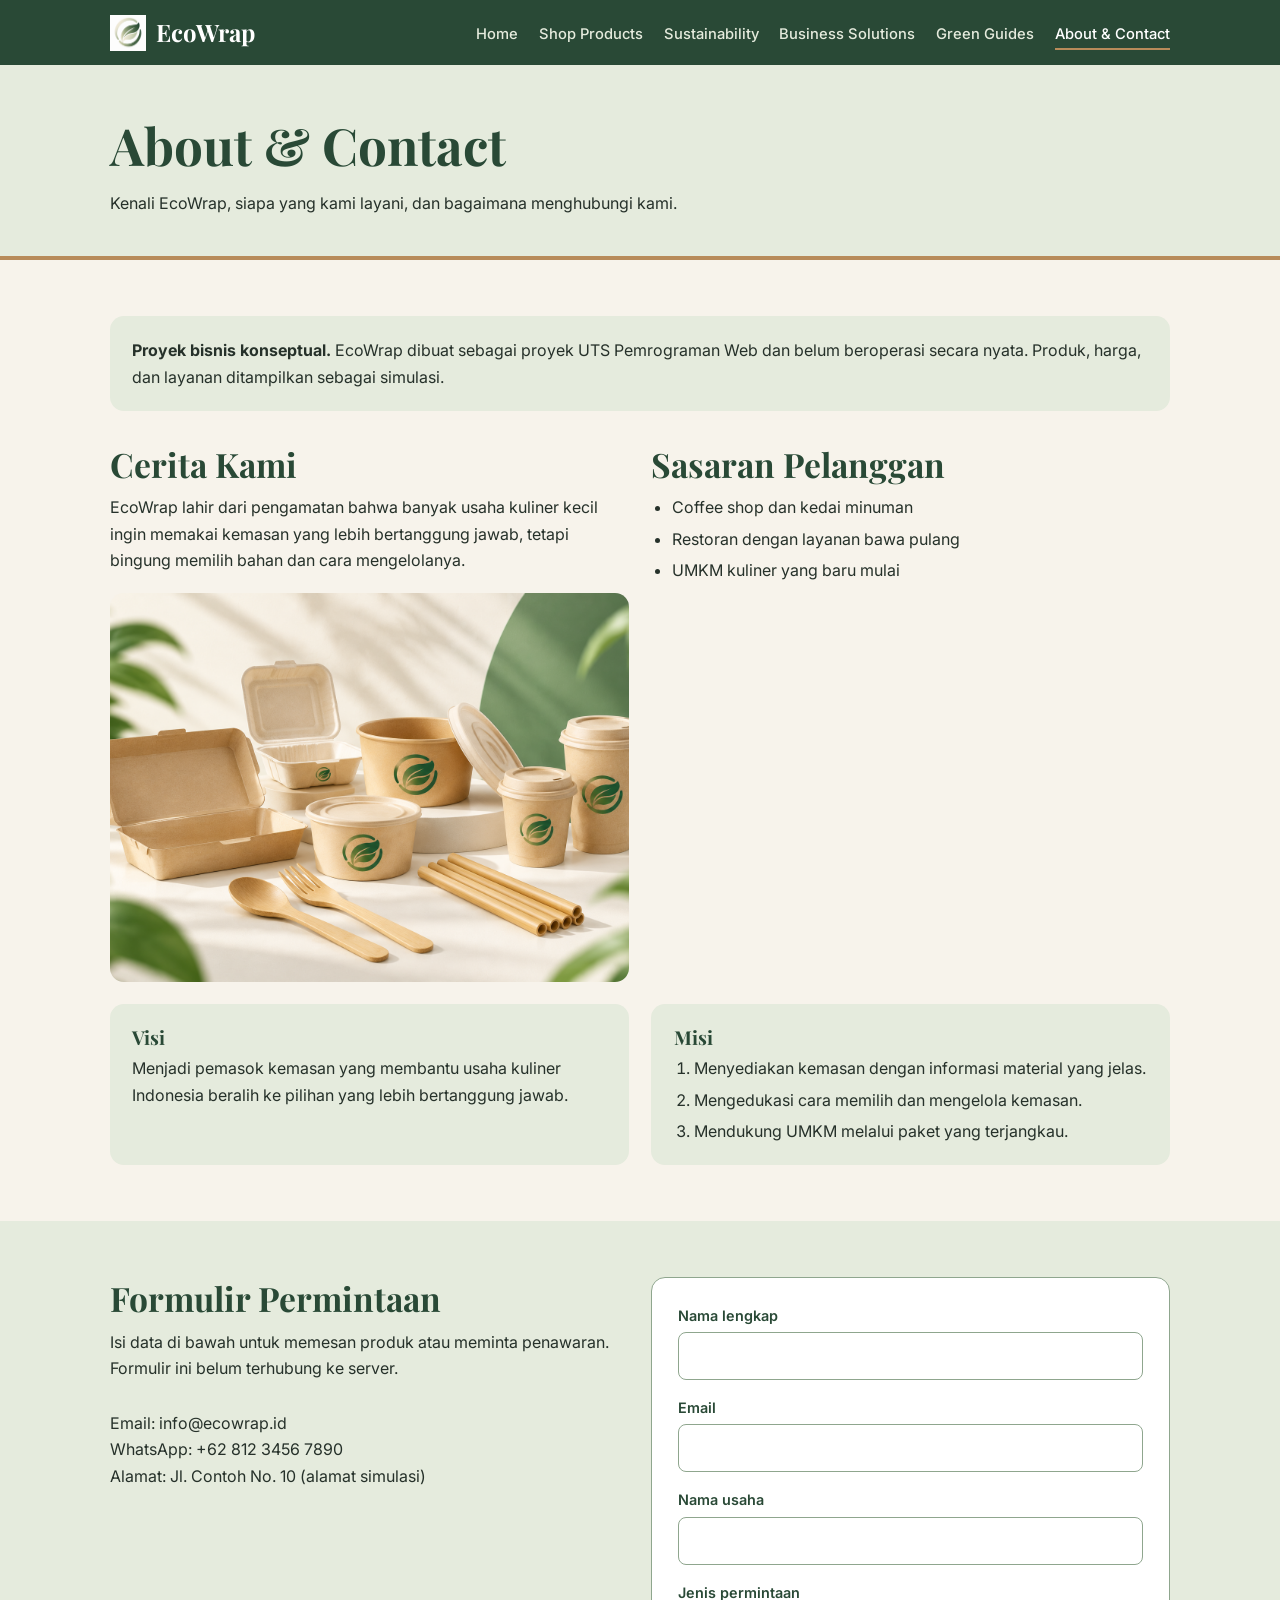
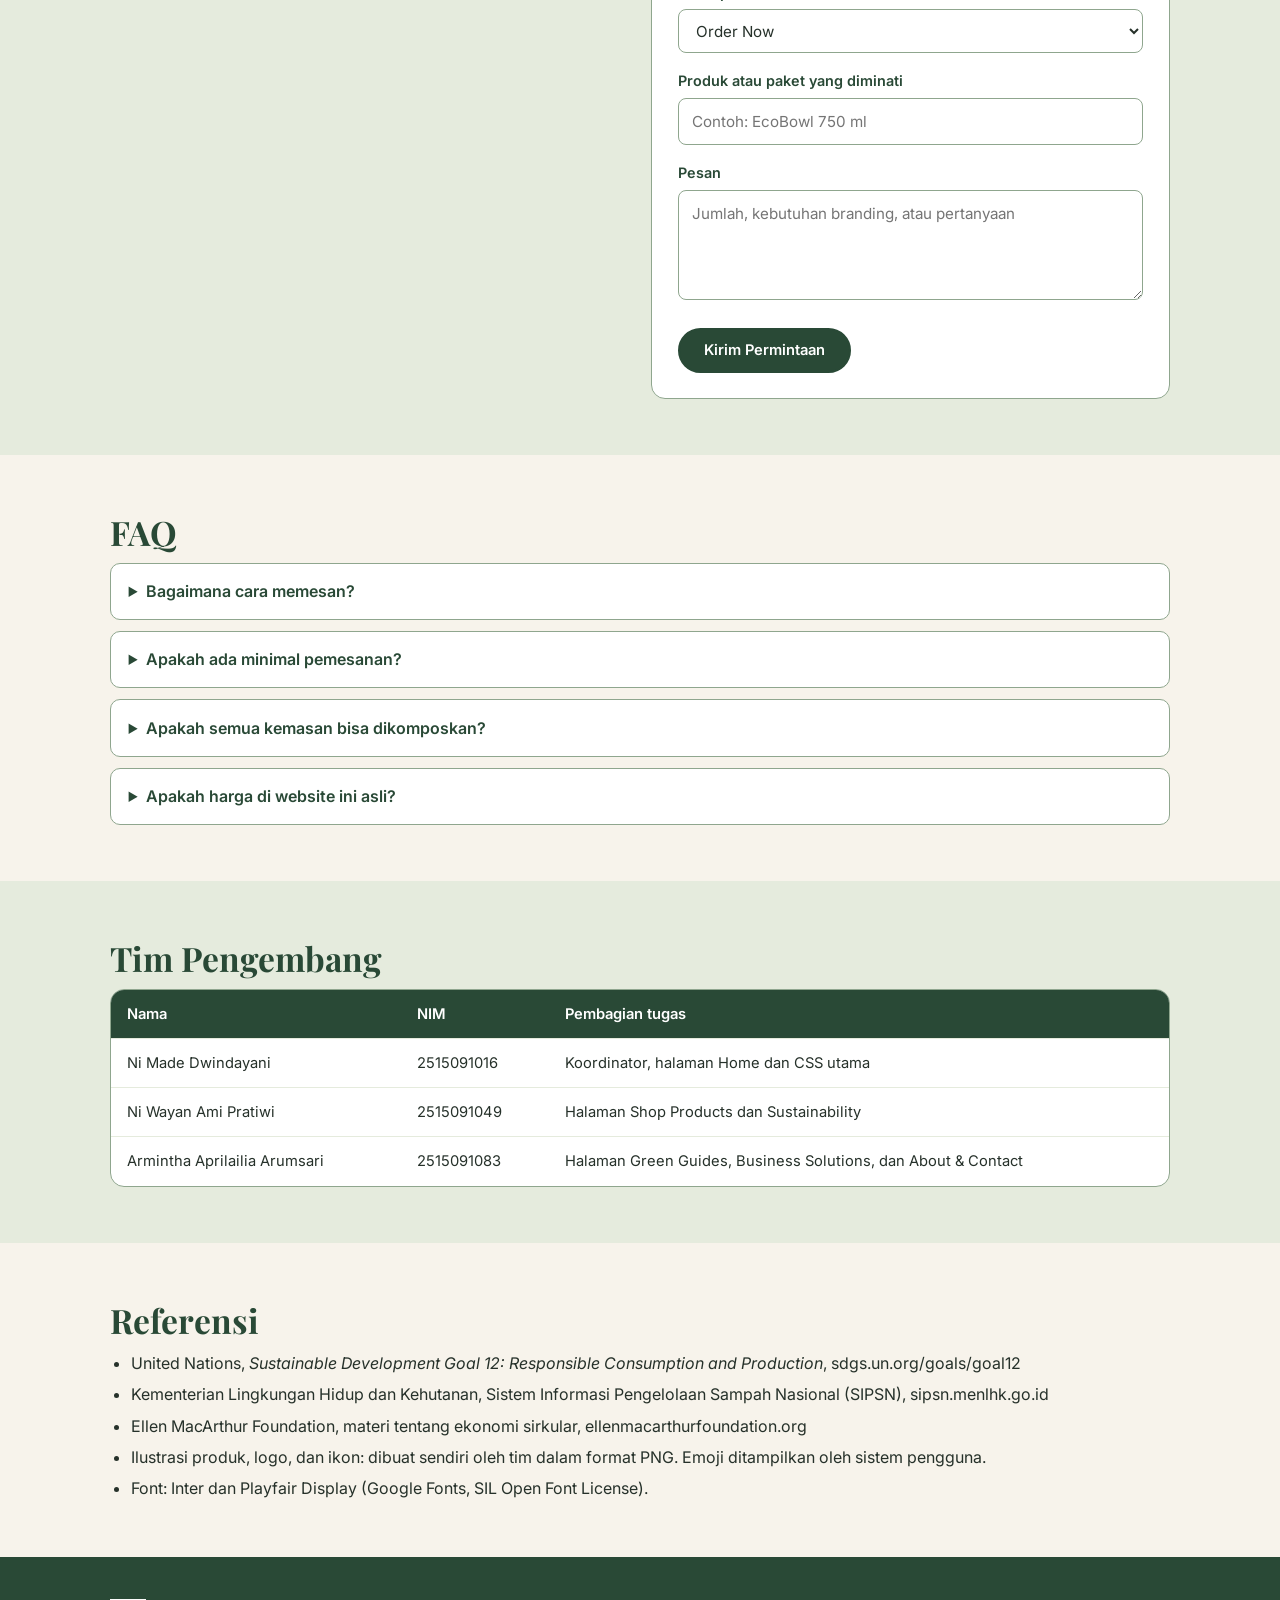
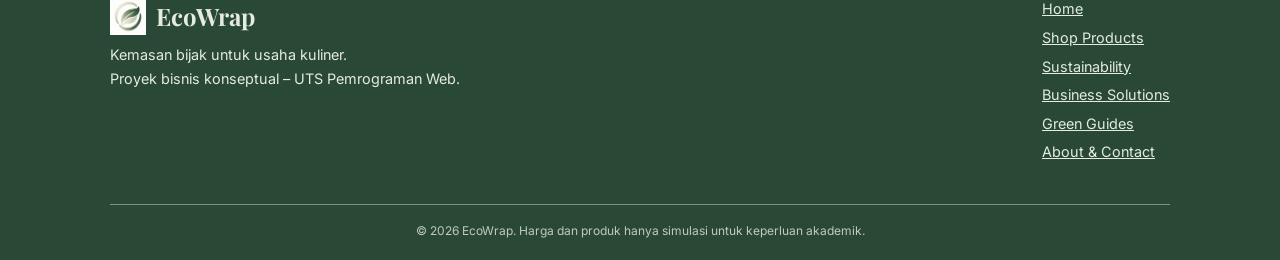
==== about.html @ 3d49b232 "About.html" ====
<!DOCTYPE html>
<html lang="id">
<head>
<meta charset="UTF-8">
<meta name="viewport" content="width=device-width, initial-scale=1">
<title>About &amp; Contact | EcoWrap</title>
<meta name="description" content="Cerita, visi, formulir permintaan, FAQ, dan tim EcoWrap.">
<link rel="icon" href="images/LOGO.png" type="image/png">
<link rel="preconnect" href="https://fonts.googleapis.com">
<link rel="preconnect" href="https://fonts.gstatic.com" crossorigin>
<link rel="stylesheet" href="https://fonts.googleapis.com/css2?family=Inter:wght@400;500;600&amp;family=Playfair+Display:wght@600;700&amp;display=swap">
<link rel="stylesheet" href="css/style.css">
</head>
<body>
<a class="skip" href="#konten">Lewati ke konten utama</a>
<header class="site-header">
  <nav class="nav" aria-label="Navigasi utama">
    <a class="brand" href="index.html"><img src="images/LOGO.png" alt="" width="36" height="36">EcoWrap</a>
    <ul><li><a class="link" href="index.html">Home</a></li><li><a class="link" href="products.html">Shop Products</a></li><li><a class="link" href="sustainability.html">Sustainability</a></li><li><a class="link" href="business.html">Business Solutions</a></li><li><a class="link" href="guides.html">Green Guides</a></li><li><a class="link" href="about.html" aria-current="page">About &amp; Contact</a></li></ul>
  </nav>
</header>
<main id="konten">
<section class="page-hero"><div class="wrap"><h1>About &amp; Contact</h1>
<p>Kenali EcoWrap, siapa yang kami layani, dan bagaimana menghubungi kami.</p></div></section>

<section class="section"><div class="wrap">
  <div class="panel"><strong>Proyek bisnis konseptual.</strong> EcoWrap dibuat sebagai proyek UTS Pemrograman Web dan belum beroperasi secara nyata. Produk, harga, dan layanan ditampilkan sebagai simulasi.</div>
  <div class="grid g2" style="margin-top:2rem">
    <div><h2>Cerita Kami</h2><p>EcoWrap lahir dari pengamatan bahwa banyak usaha kuliner kecil ingin memakai kemasan yang lebih bertanggung jawab, tetapi bingung memilih bahan dan cara mengelolanya.</p><img src="images/HOMEPAGE.png" alt="Pilihan kemasan ramah lingkungan EcoWrap" style="width:100%;aspect-ratio:4/3;object-fit:cover;border-radius:14px;margin-top:1.2rem" loading="lazy"></div>
    <div><h2>Sasaran Pelanggan</h2><ul><li>Coffee shop dan kedai minuman</li><li>Restoran dengan layanan bawa pulang</li><li>UMKM kuliner yang baru mulai</li></ul></div>
    <div class="panel"><h3>Visi</h3><p>Menjadi pemasok kemasan yang membantu usaha kuliner Indonesia beralih ke pilihan yang lebih bertanggung jawab.</p></div>
    <div class="panel"><h3>Misi</h3><ol><li>Menyediakan kemasan dengan informasi material yang jelas.</li><li>Mengedukasi cara memilih dan mengelola kemasan.</li><li>Mendukung UMKM melalui paket yang terjangkau.</li></ol></div>
  </div>
</div></section>

<section class="section section-pale" id="formulir"><div class="wrap grid g2" style="align-items:start">
  <div>
    <h2>Formulir Permintaan</h2>
    <p class="intro">Isi data di bawah untuk memesan produk atau meminta penawaran. Formulir ini belum terhubung ke server.</p>
    <p>Email: info@ecowrap.id<br>WhatsApp: +62 812 3456 7890<br>Alamat: Jl. Contoh No. 10 (alamat simulasi)</p>
  </div>
  <form action="mailto:info@ecowrap.id" method="post" enctype="text/plain">
    <label for="nama">Nama lengkap</label><input id="nama" name="nama" type="text" required>
    <label for="email">Email</label><input id="email" name="email" type="email" required>
    <label for="usaha">Nama usaha</label><input id="usaha" name="usaha" type="text">
    <label for="jenis">Jenis permintaan</label>
    <select id="jenis" name="jenis"><option>Order Now</option><option>Request a Quote</option><option>Request Business Quote</option></select>
    <label for="produk">Produk atau paket yang diminati</label><input id="produk" name="produk" type="text" placeholder="Contoh: EcoBowl 750 ml">
    <label for="pesan">Pesan</label><textarea id="pesan" name="pesan" placeholder="Jumlah, kebutuhan branding, atau pertanyaan"></textarea>
    <button class="btn" type="submit">Kirim Permintaan</button>
  </form>
</div></section>

<section class="section"><div class="wrap"><h2>FAQ</h2><details><summary>Bagaimana cara memesan?</summary><p>Isi formulir di halaman ini, pilih Order Now atau Request a Quote, lalu sebutkan produk dan jumlahnya. (Simulasi)</p></details><details><summary>Apakah ada minimal pemesanan?</summary><p>Produk dijual per paket sesuai isi yang tertera. Minimal untuk custom branding ditentukan setelah penawaran.</p></details><details><summary>Apakah semua kemasan bisa dikomposkan?</summary><p>Tidak. Bagasse dan bambu umumnya lebih mudah dikelola sebagai sampah organik, sementara kertas berlapis PLA perlu fasilitas khusus. Lihat keterangan pada tiap produk.</p></details><details><summary>Apakah harga di website ini asli?</summary><p>Tidak. Harga hanya simulasi untuk mockup dan bukan harga pemasok terverifikasi.</p></details></div></section>

<section class="section section-pale"><div class="wrap">
  <h2>Tim Pengembang</h2>
  <div class="tabel"><table>
    <thead><tr><th>Nama</th><th>NIM</th><th>Pembagian tugas</th></tr></thead>
    <tbody>
      <tr><td>Ni Made Dwindayani</td><td>2515091016</td><td>Koordinator, halaman Home dan CSS utama</td></tr>
      <tr><td>Ni Wayan Ami Pratiwi</td><td>2515091049</td><td>Halaman Shop Products dan Sustainability</td></tr>
      <tr><td>Armintha Aprilailia Arumsari</td><td>2515091083</td><td>Halaman Green Guides, Business Solutions, dan About &amp; Contact</td></tr>
    </tbody>
  </table></div>
</div></section>

<section class="section"><div class="wrap">
  <h2>Referensi</h2>
  <ul>
    <li>United Nations, <em>Sustainable Development Goal 12: Responsible Consumption and Production</em>, sdgs.un.org/goals/goal12</li>
    <li>Kementerian Lingkungan Hidup dan Kehutanan, Sistem Informasi Pengelolaan Sampah Nasional (SIPSN), sipsn.menlhk.go.id</li>
    <li>Ellen MacArthur Foundation, materi tentang ekonomi sirkular, ellenmacarthurfoundation.org</li>
    <li>Ilustrasi produk, logo, dan ikon: dibuat sendiri oleh tim dalam format PNG. Emoji ditampilkan oleh sistem pengguna.</li>
    <li>Font: Inter dan Playfair Display (Google Fonts, SIL Open Font License).</li>
  </ul>
</div></section>
</main>
<footer class="site-footer">
  <div class="wrap">
    <div><a class="brand" href="index.html"><img src="images/LOGO.png" alt="" width="36" height="36">EcoWrap</a>
    <p>Kemasan bijak untuk usaha kuliner.<br>Proyek bisnis konseptual – UTS Pemrograman Web.</p></div>
    <nav aria-label="Navigasi footer"><ul><li><a href="index.html">Home</a></li><li><a href="products.html">Shop Products</a></li><li><a href="sustainability.html">Sustainability</a></li><li><a href="business.html">Business Solutions</a></li><li><a href="guides.html">Green Guides</a></li><li><a href="about.html">About &amp; Contact</a></li></ul></nav>
    <small>© 2026 EcoWrap. Harga dan produk hanya simulasi untuk keperluan akademik.</small>
  </div>
</footer>
</body>
</html>
---- css/style.css ----
/* ==========================================================
   EcoWrap – style.css
   Satu stylesheet untuk seluruh halaman.
   Semua warna disimpan di :root sebagai CSS variables,
   jadi perubahan palet cukup dilakukan di satu tempat.
   ========================================================== */

:root {
  --forest: #294936;   /* identitas utama: navbar, footer, tombol CTA */
  --sage: #8FA68E;     /* pendukung: ikon, dekorasi, garis */
  --pale: #E5EBDD;     /* pendukung: kartu, bagian edukasi */
  --cream: #F7F3EB;    /* latar utama */
  --kraft: #B88B5A;    /* aksen alami (hemat) */
  --charcoal: #26312A; /* teks */
  --white: #FFFFFF;    /* kartu produk, formulir */

  --radius: 14px;
  --max: 1100px;
  --font-head: "Playfair Display", Georgia, serif;
  --font-body: "Inter", system-ui, -apple-system, "Segoe UI", sans-serif;
}

/* ---------- Dasar ---------- */
* { box-sizing: border-box; margin: 0; padding: 0; }
html { scroll-behavior: smooth; }
body {
  font-family: var(--font-body);
  background: var(--cream);
  color: var(--charcoal);
  line-height: 1.65;
  font-size: 1rem;
}
img { max-width: 100%; height: auto; display: block; }
a { color: var(--forest); }
h1, h2, h3 { font-family: var(--font-head); color: var(--forest); line-height: 1.25; }
h1 { font-size: clamp(2rem, 5vw, 3.2rem); }
h2 { font-size: clamp(1.5rem, 3.2vw, 2.1rem); margin-bottom: .6rem; }
h3 { font-size: 1.2rem; margin-bottom: .4rem; }
p + p, p + ul, p + ol, ul + p { margin-top: .8rem; }
ul, ol { padding-left: 1.3rem; }
li + li { margin-top: .3rem; }
:focus-visible { outline: 3px solid var(--kraft); outline-offset: 3px; }

.skip { position: absolute; left: -999px; top: 0; background: var(--white); padding: .6rem 1rem; z-index: 100; }
.skip:focus { left: 8px; top: 8px; }

.wrap { width: 100%; max-width: var(--max); margin: 0 auto; padding: 0 1.25rem; }
.section { padding: 3.5rem 0; }
.section-pale { background: var(--pale); }
.intro { max-width: 640px; margin-bottom: 1.8rem; }
.center { text-align: center; }
.center .intro { margin-left: auto; margin-right: auto; }

/* ---------- Header & navigasi (Flexbox) ---------- */
.site-header { background: var(--forest); position: sticky; top: 0; z-index: 50; }
.nav { display: flex; align-items: center; justify-content: space-between; gap: 1rem; padding: .8rem 1.25rem; max-width: var(--max); margin: 0 auto; flex-wrap: wrap; }
.brand { display: flex; align-items: center; gap: .6rem; color: var(--white); text-decoration: none; font-family: var(--font-head); font-weight: 700; font-size: 1.5rem; }
.brand img { width: 36px; height: 36px; }
.nav ul { list-style: none; display: flex; flex-wrap: wrap; gap: .25rem 1.3rem; padding: 0; }
.nav li + li { margin: 0; }
.nav a.link { color: var(--pale); text-decoration: none; font-size: .92rem; font-weight: 500; padding: .35rem 0; border-bottom: 2px solid transparent; }
.nav a.link:hover { border-color: var(--sage); }
.nav a.link[aria-current="page"] { color: var(--white); border-color: var(--kraft); }

/* ---------- Tombol ---------- */
.btn { display: inline-block; background: var(--forest); color: var(--white); text-decoration: none; font-weight: 600; font-size: .92rem; padding: .7rem 1.5rem; border-radius: 999px; border: 2px solid var(--forest); cursor: pointer; font-family: inherit; transition: background .2s, color .2s; }
.btn:hover { background: var(--charcoal); border-color: var(--charcoal); }
.btn-outline { background: transparent; color: var(--forest); }
.btn-outline:hover { background: var(--forest); color: var(--white); border-color: var(--forest); }
.btn-light { background: var(--cream); color: var(--forest); border-color: var(--cream); }
.btn-light:hover { background: var(--pale); color: var(--forest); border-color: var(--pale); }

/* ---------- Hero (Grid) ---------- */
.hero { background: linear-gradient(120deg, var(--cream) 40%, var(--pale)); }
.hero .wrap { display: grid; grid-template-columns: 1.1fr 1fr; gap: 2.5rem; align-items: center; padding-top: 3.5rem; padding-bottom: 3.5rem; }
.hero p { max-width: 480px; margin: 1rem 0 1.6rem; }
.hero-img { border-radius: var(--radius); border: 1px solid var(--sage); }
.page-hero { background: var(--pale); padding: 3rem 0 2.5rem; border-bottom: 4px solid var(--kraft); }
.page-hero p { max-width: 640px; margin-top: .8rem; }

/* ---------- Grid & kartu ---------- */
.grid { display: grid; gap: 1.4rem; }
.g2 { grid-template-columns: repeat(2, 1fr); }
.g3 { grid-template-columns: repeat(3, 1fr); }
.g4 { grid-template-columns: repeat(4, 1fr); }
.card { background: var(--white); border: 1px solid var(--pale); border-radius: var(--radius); overflow: hidden; }
.card .body { padding: 1.2rem 1.3rem 1.4rem; }
.section-pale .card { border-color: var(--sage); }
.panel { background: var(--pale); border-radius: var(--radius); padding: 1.3rem 1.4rem; }
.section-pale .panel { background: var(--white); }
.tile { text-align: center; background: var(--white); border: 1px solid var(--sage); border-radius: var(--radius); padding: 1.3rem 1rem; text-decoration: none; color: var(--charcoal); transition: background .2s; }
.tile:hover { background: var(--pale); }
.tile img { width: 72px; height: 72px; margin: 0 auto .6rem; border-radius: 50%; }
.tile strong { color: var(--forest); display: block; }
.ikon { width: 52px; height: 52px; border-radius: 50%; background: var(--pale); border: 1px solid var(--sage); display: grid; place-items: center; font-size: 1.5rem; margin-bottom: .7rem; }
.section-pale .ikon { background: var(--cream); }
.tag { display: inline-block; font-size: .78rem; font-weight: 600; background: var(--kraft); color: var(--charcoal); padding: .1rem .7rem; border-radius: 999px; margin-bottom: .5rem; }

/* ---------- Produk ---------- */
.produk dl { display: grid; grid-template-columns: auto 1fr; gap: .25rem 1rem; font-size: .9rem; margin: .7rem 0; }
.produk dt { font-weight: 600; color: var(--forest); }
.produk dd .harga { font-weight: 700; }
.pakai { font-size: .88rem; background: var(--pale); border-radius: 10px; padding: .7rem .9rem; margin-bottom: 1rem; }
.aksi { display: flex; flex-wrap: wrap; gap: .6rem; }
.aksi .btn { padding: .55rem 1.1rem; font-size: .85rem; }
.catatan { font-size: .85rem; border-left: 4px solid var(--kraft); background: var(--white); padding: .7rem 1rem; margin-top: 1.4rem; border-radius: 0 10px 10px 0; }
.subnav { display: flex; flex-wrap: wrap; gap: .6rem; margin-top: 1.2rem; }
.subnav a { text-decoration: none; background: var(--white); border: 1px solid var(--sage); border-radius: 999px; padding: .3rem 1rem; font-size: .88rem; font-weight: 500; }
.subnav a:hover { background: var(--forest); color: var(--white); }
.kategori { scroll-margin-top: 90px; }
.kategori + .kategori { margin-top: 3rem; }

/* ---------- Tabel ---------- */
.tabel { overflow-x: auto; border-radius: var(--radius); border: 1px solid var(--sage); background: var(--white); }
table { width: 100%; border-collapse: collapse; font-size: .92rem; min-width: 560px; }
th, td { text-align: left; padding: .75rem 1rem; border-bottom: 1px solid var(--pale); vertical-align: top; }
th { background: var(--forest); color: var(--white); font-weight: 600; }
tr:last-child td { border-bottom: 0; }

/* ---------- CTA ---------- */
.cta { background: var(--forest); color: var(--pale); border-radius: 20px; padding: 2.5rem; display: flex; align-items: center; justify-content: space-between; gap: 1.5rem; flex-wrap: wrap; }
.cta h2 { color: var(--white); margin-bottom: .3rem; }
.cta p { max-width: 560px; }

/* ---------- Artikel ---------- */
.artikel { background: var(--white); border: 1px solid var(--pale); border-radius: var(--radius); padding: 1.8rem 2rem; scroll-margin-top: 90px; }
.artikel + .artikel { margin-top: 1.6rem; }
.artikel .meta { font-size: .85rem; color: var(--forest); margin-bottom: .8rem; }
.artikel h3 { margin-top: 1rem; font-family: var(--font-body); font-size: 1.02rem; }

/* ---------- Formulir & FAQ ---------- */
form { background: var(--white); border: 1px solid var(--sage); border-radius: var(--radius); padding: 1.6rem; }
label { display: block; font-weight: 600; font-size: .9rem; color: var(--forest); margin: 1rem 0 .3rem; }
label:first-of-type { margin-top: 0; }
input, select, textarea { width: 100%; font: inherit; font-size: .95rem; padding: .65rem .8rem; border: 1px solid var(--sage); border-radius: 8px; background: var(--white); color: var(--charcoal); }
textarea { min-height: 110px; resize: vertical; }
form .btn { margin-top: 1.3rem; }
details { background: var(--white); border: 1px solid var(--sage); border-radius: 10px; padding: .9rem 1.1rem; }
details + details { margin-top: .7rem; }
summary { cursor: pointer; font-weight: 600; color: var(--forest); }
details p { margin-top: .6rem; font-size: .95rem; }
.kutipan { border-left: 4px solid var(--kraft); padding-left: 1rem; font-family: var(--font-head); font-style: italic; font-size: 1.15rem; color: var(--forest); }

/* ---------- Footer ---------- */
.site-footer { background: var(--forest); color: var(--pale); padding: 2.5rem 0 1.2rem; font-size: .9rem; }
.site-footer .wrap { display: flex; justify-content: space-between; gap: 2rem; flex-wrap: wrap; }
.site-footer .brand { margin-bottom: .4rem; }
.site-footer ul { list-style: none; padding: 0; }
.site-footer a { color: var(--pale); }
.site-footer small { display: block; width: 100%; text-align: center; opacity: .8; border-top: 1px solid var(--sage); padding-top: 1rem; margin-top: .5rem; }

/* ---------- Responsif (Media Queries) ---------- */
@media (max-width: 960px) {
  .g4 { grid-template-columns: repeat(2, 1fr); }
  .g3 { grid-template-columns: repeat(2, 1fr); }
}
@media (max-width: 768px) {
  .hero .wrap { grid-template-columns: 1fr; padding-top: 2.2rem; padding-bottom: 2.2rem; }
  .nav { flex-direction: column; align-items: flex-start; }
  .g2, .g3 { grid-template-columns: 1fr; }
  .section { padding: 2.5rem 0; }
  .cta { padding: 1.8rem; }
  .artikel { padding: 1.3rem; }
}
@media (max-width: 480px) {
  .g4 { grid-template-columns: 1fr; }
  .nav ul { gap: .1rem 1rem; }
  .aksi .btn { width: 100%; text-align: center; }
}
@media (prefers-reduced-motion: reduce) {
  * { transition: none !important; scroll-behavior: auto !important; }
}
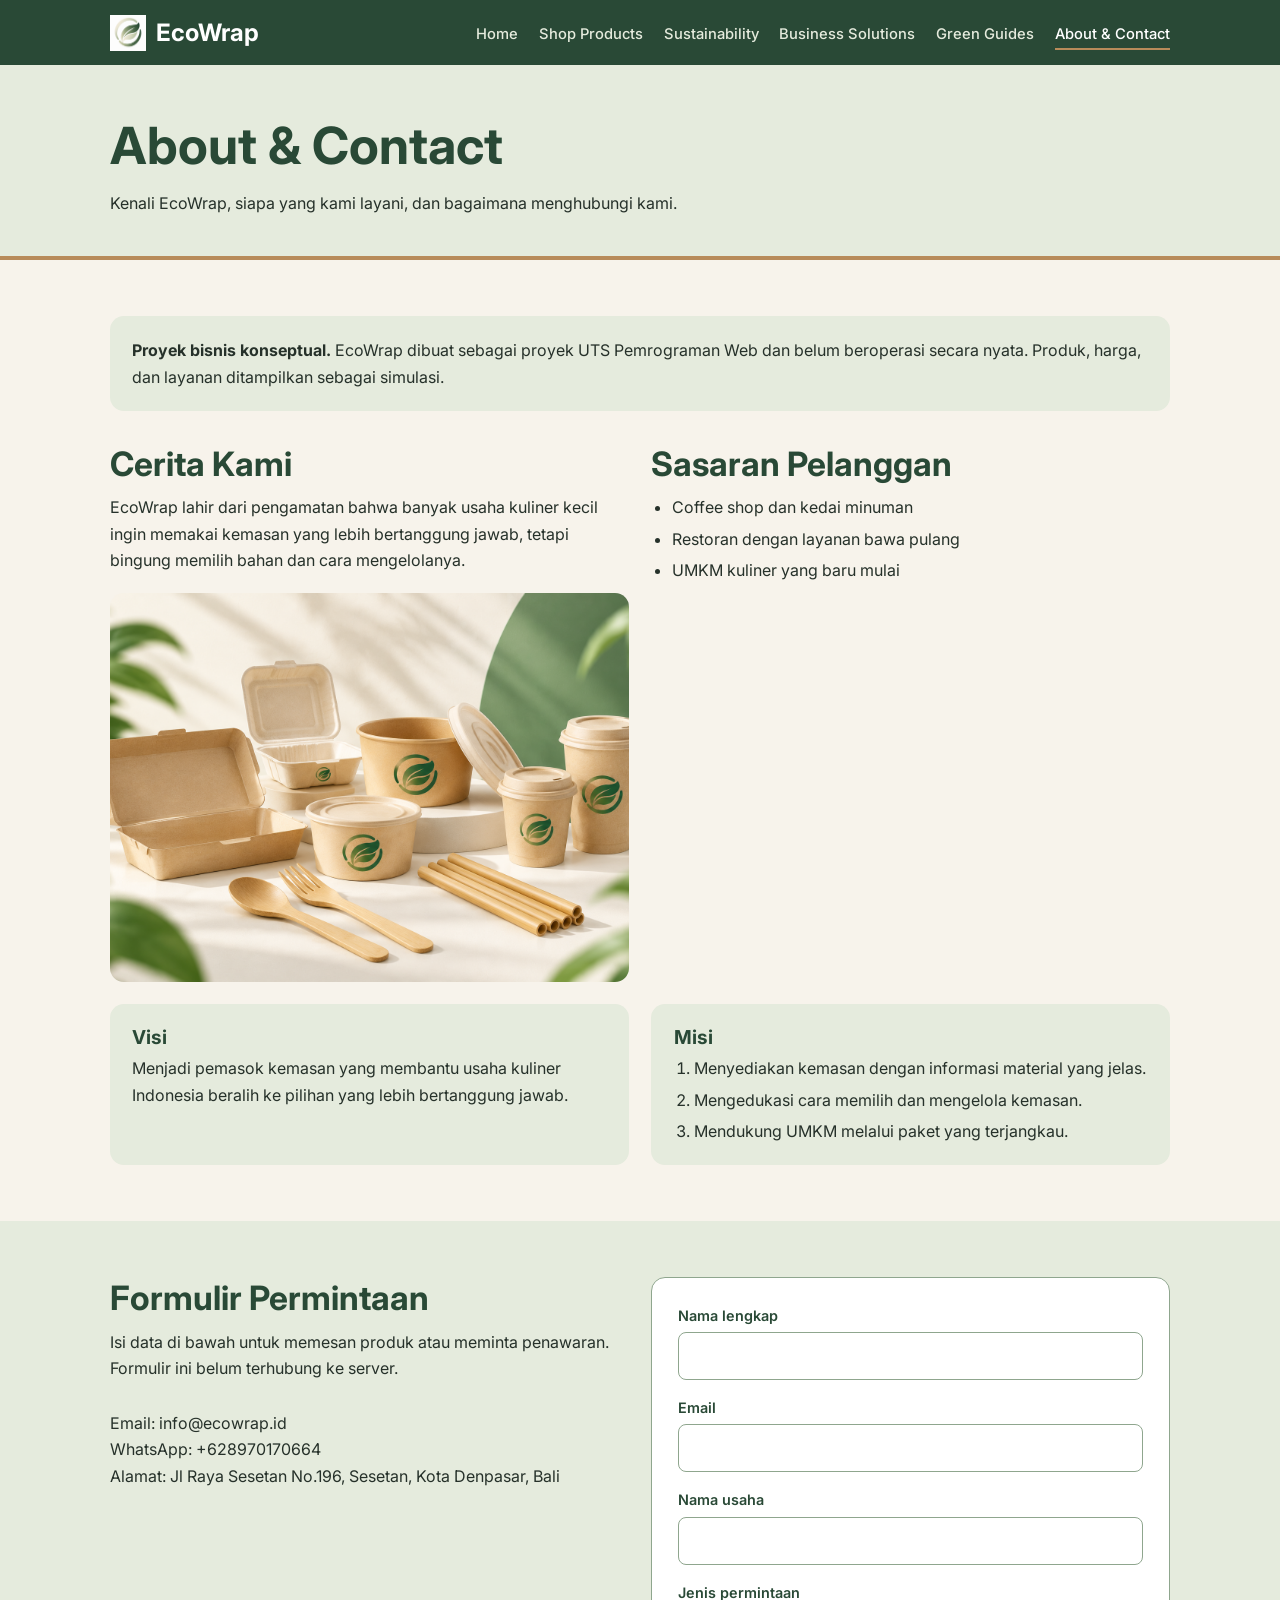
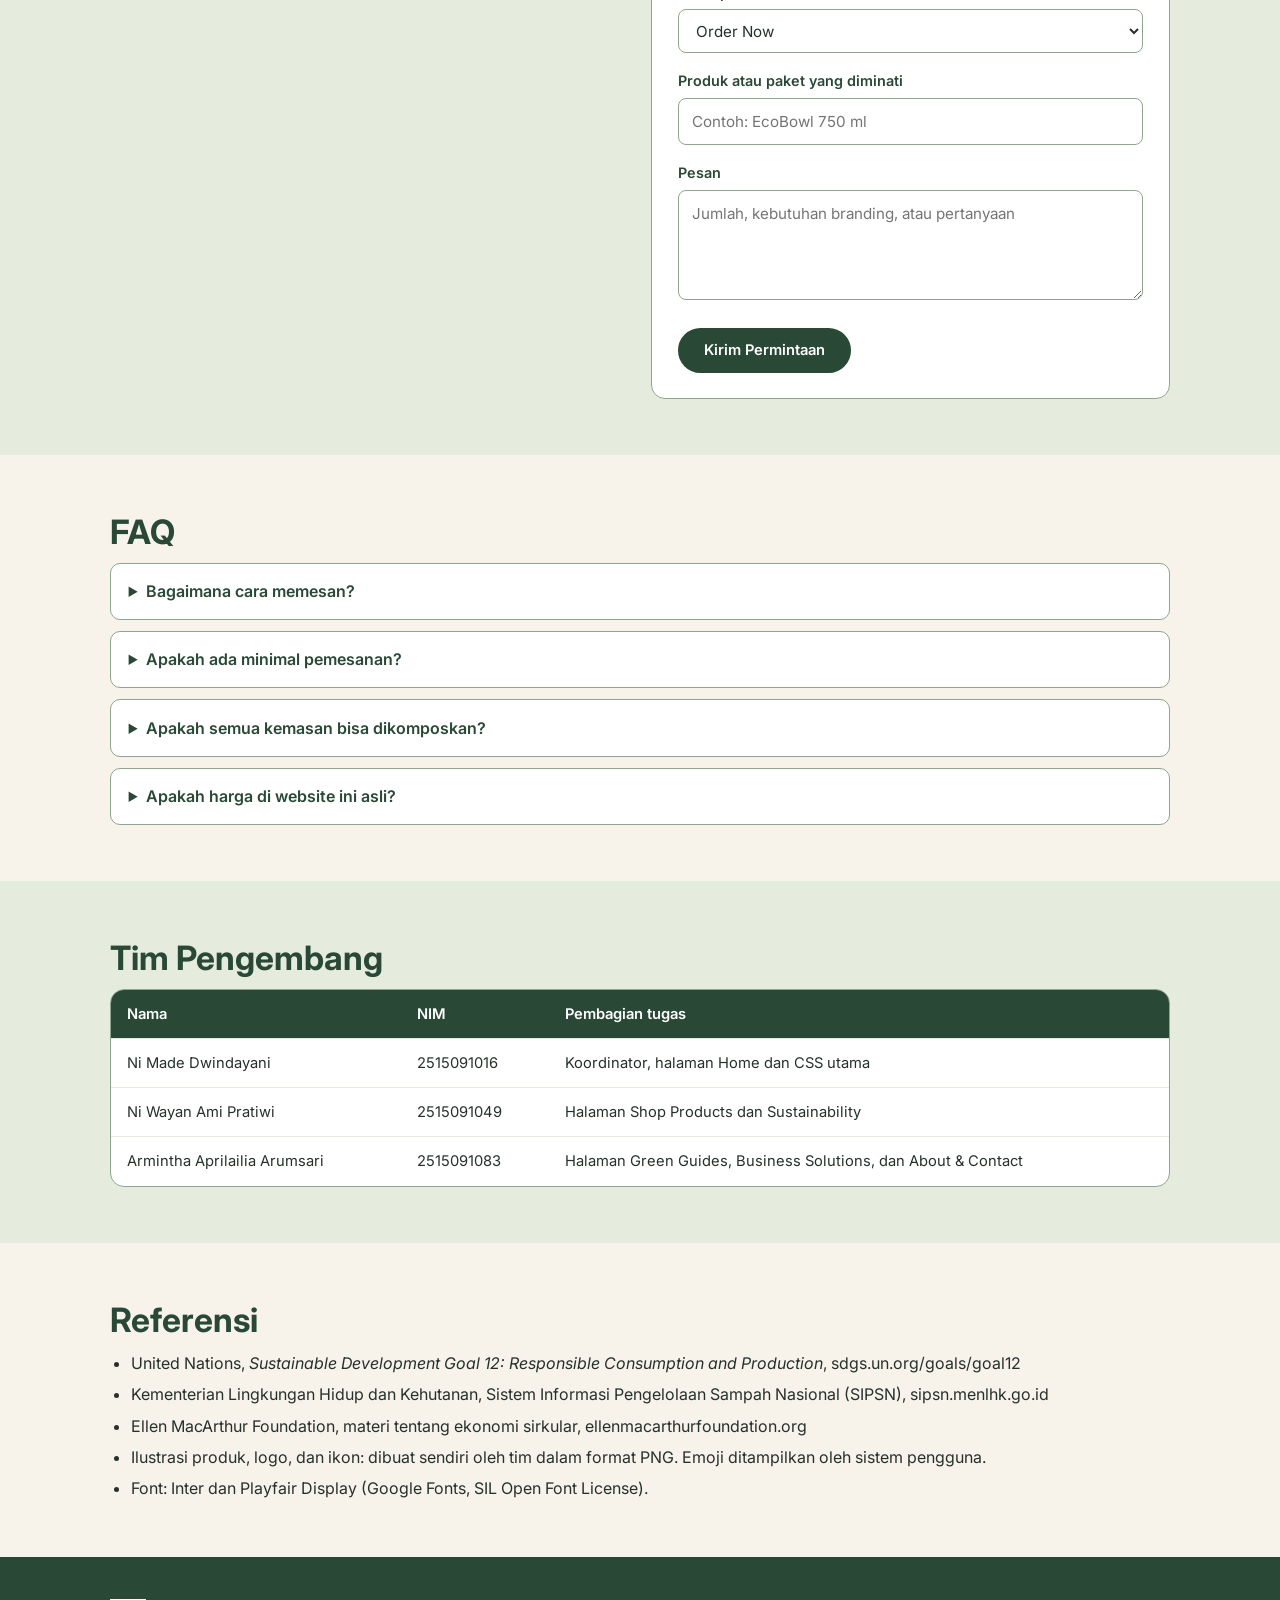
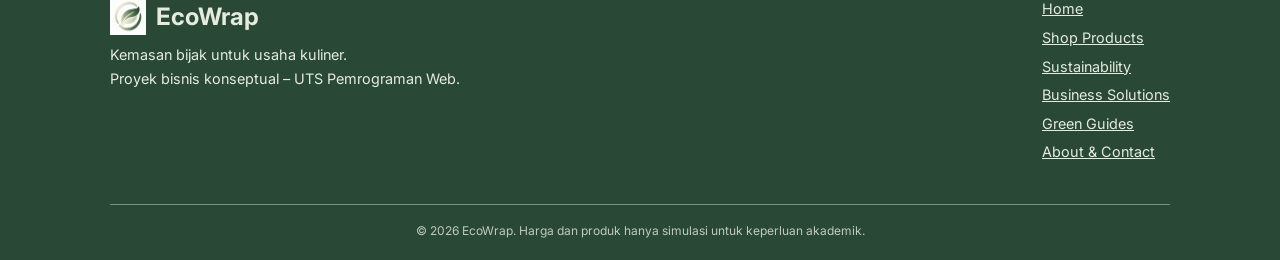
==== commit 209f3ce3: "Update contact information in about.html" ====
--- a/about.html
+++ b/about.html
@@ -37,7 +37,7 @@
   <div>
     <h2>Formulir Permintaan</h2>
     <p class="intro">Isi data di bawah untuk memesan produk atau meminta penawaran. Formulir ini belum terhubung ke server.</p>
-    <p>Email: info@ecowrap.id<br>WhatsApp: +62 812 3456 7890<br>Alamat: Jl. Contoh No. 10 (alamat simulasi)</p>
+    <p>Email: info@ecowrap.id<br>WhatsApp: +628970170664<br>Alamat: Jl Raya Sesetan No.196, Sesetan, Kota Denpasar, Bali</p>
   </div>
   <form action="mailto:info@ecowrap.id" method="post" enctype="text/plain">
     <label for="nama">Nama lengkap</label><input id="nama" name="nama" type="text" required>
--- a/css/style.css
+++ b/css/style.css
@@ -16,11 +16,15 @@
 
   --radius: 14px;
   --max: 1100px;
-  --font-head: "Playfair Display", Georgia, serif;
+  --font-head: "Inter", sans-serif;
+   --font-weight-head: 700;
   --font-body: "Inter", system-ui, -apple-system, "Segoe UI", sans-serif;
 }
 
 /* ---------- Dasar ---------- */
+h1, h2, h3 {
+    font-weight: var(--font-weight-head);
+}
 * { box-sizing: border-box; margin: 0; padding: 0; }
 html { scroll-behavior: smooth; }
 body {
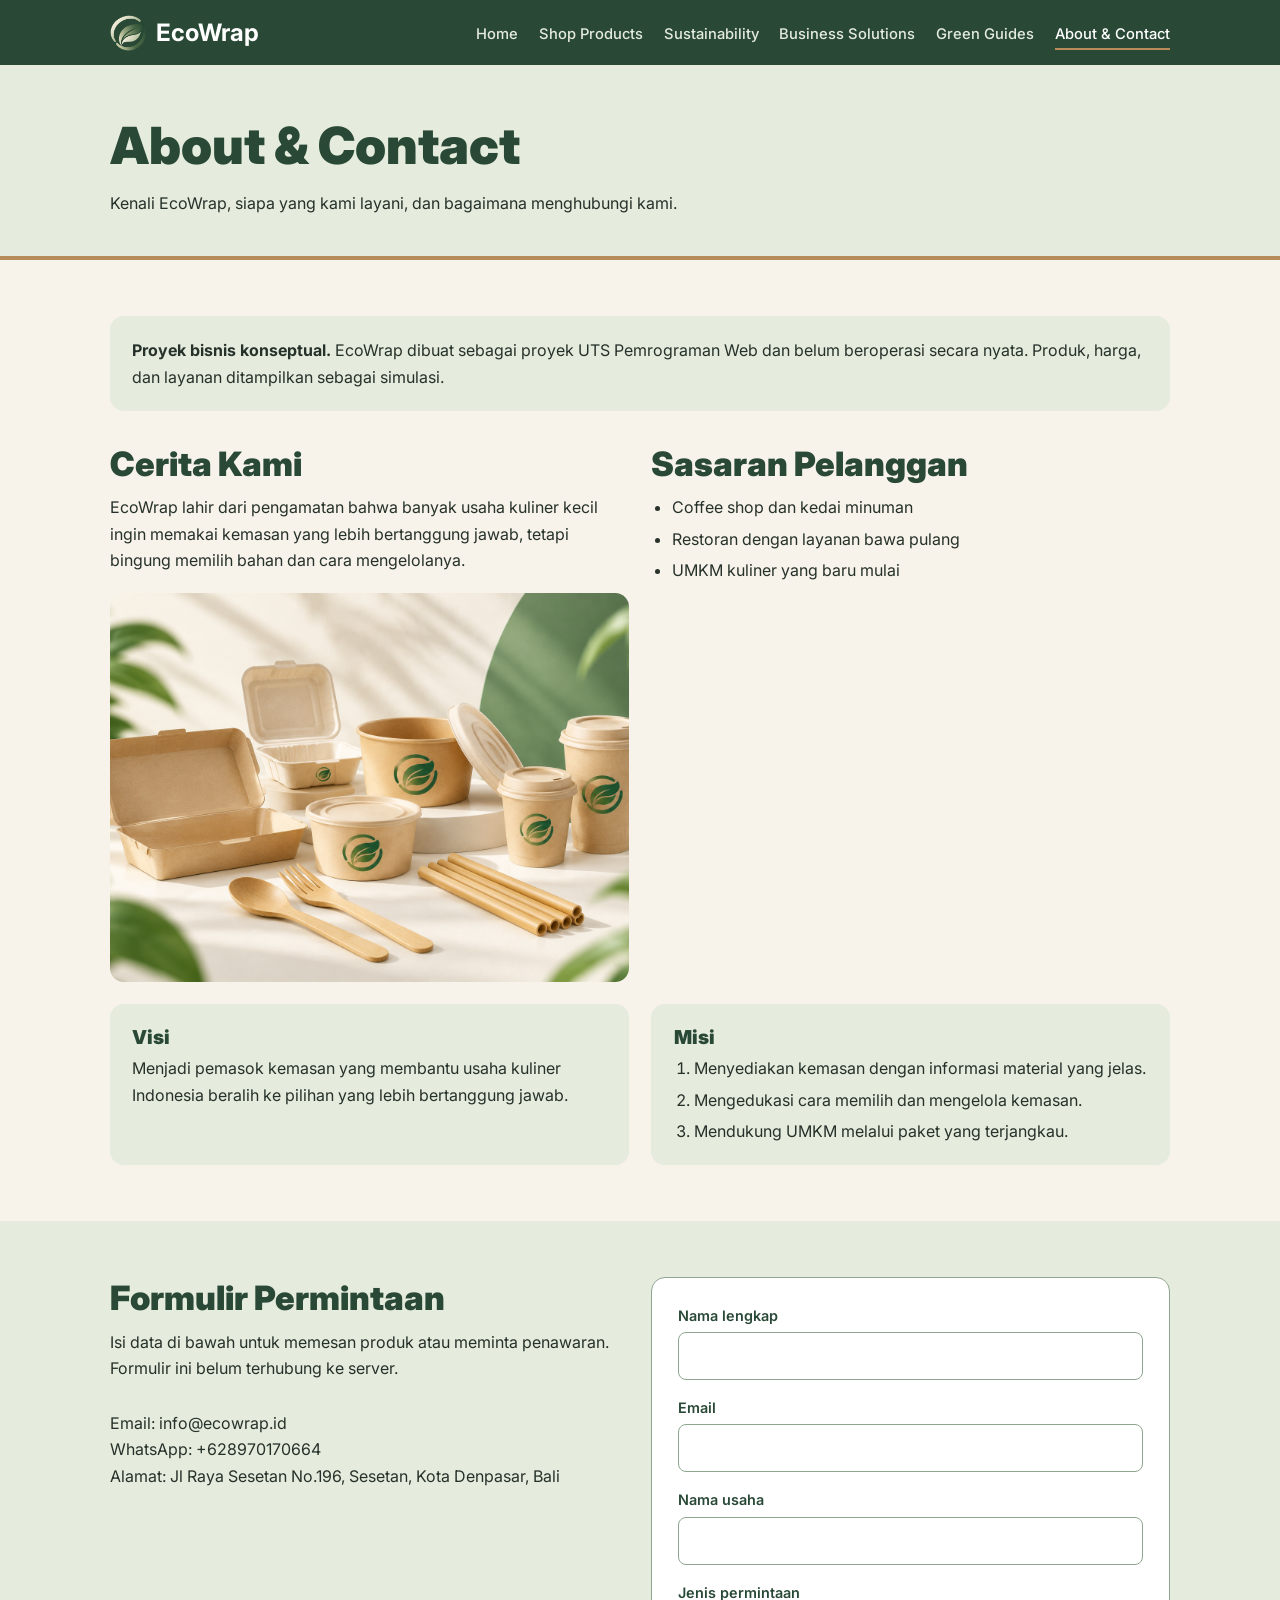
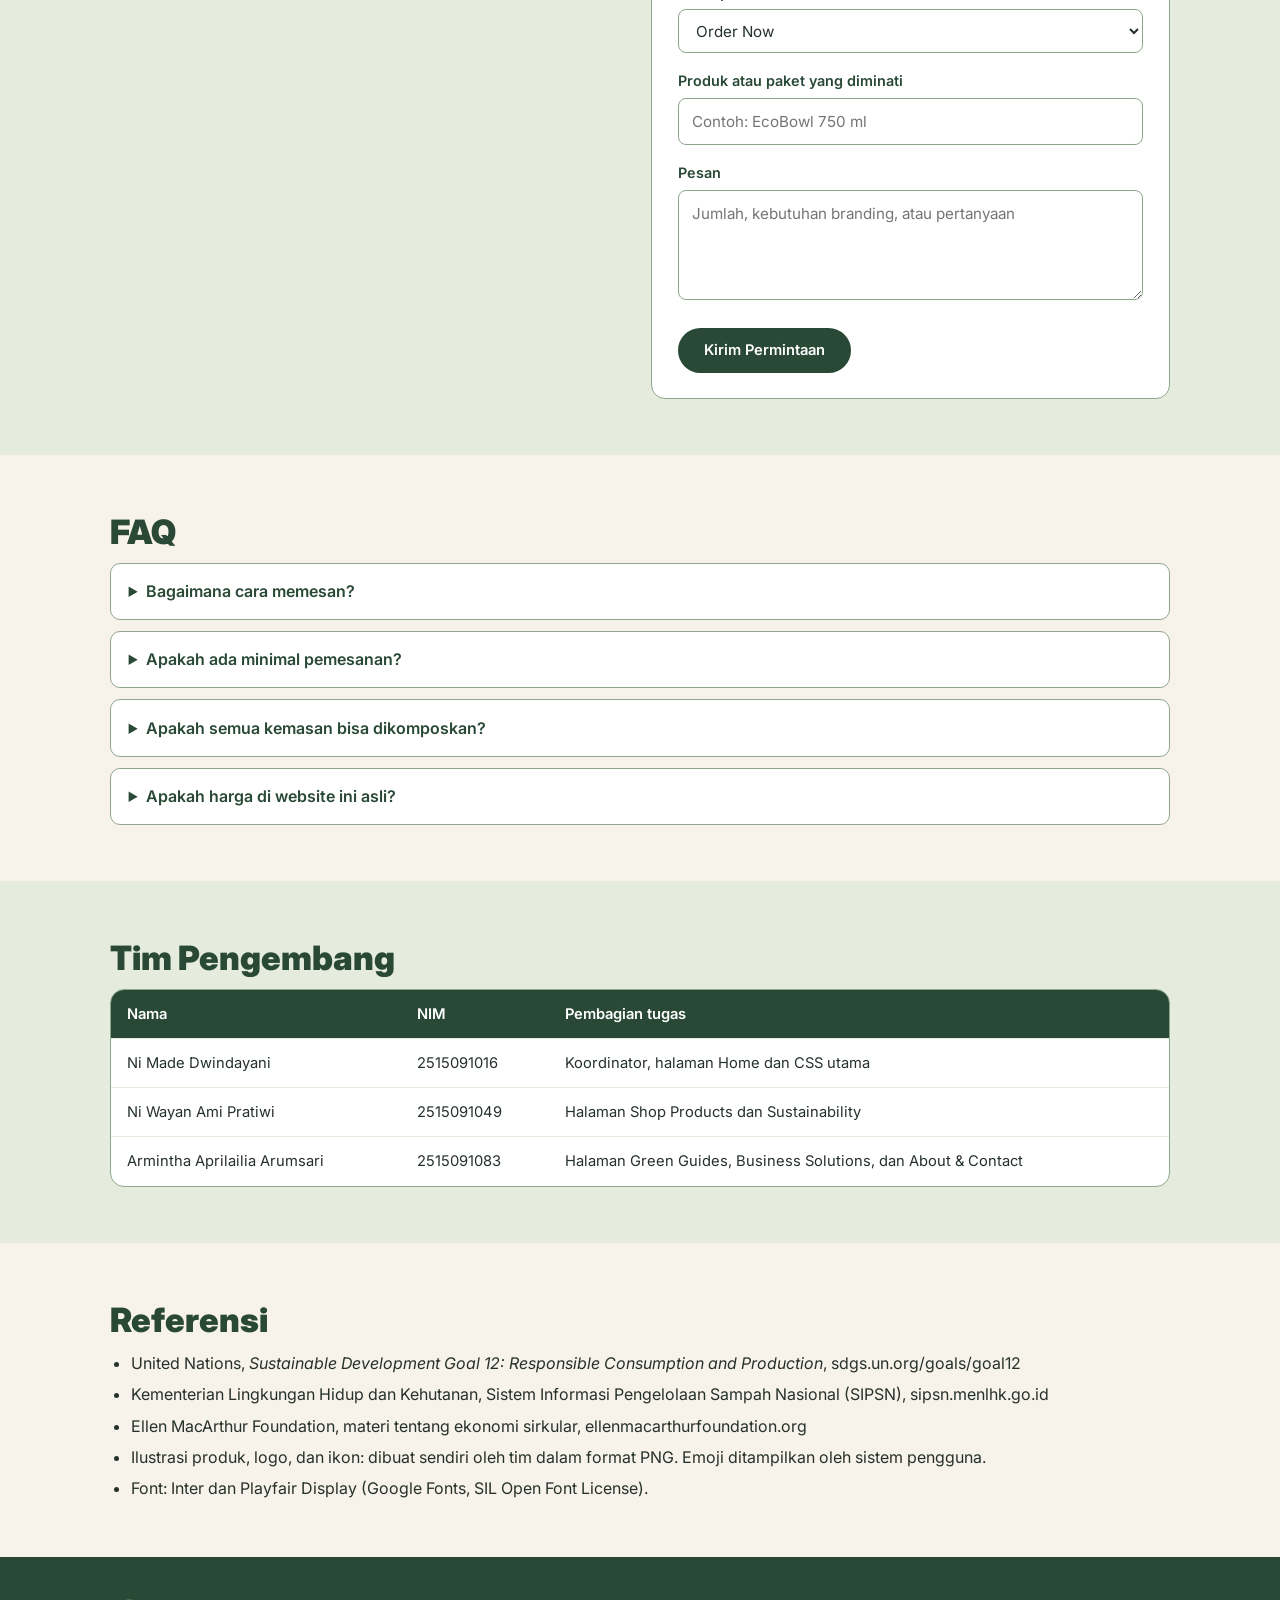
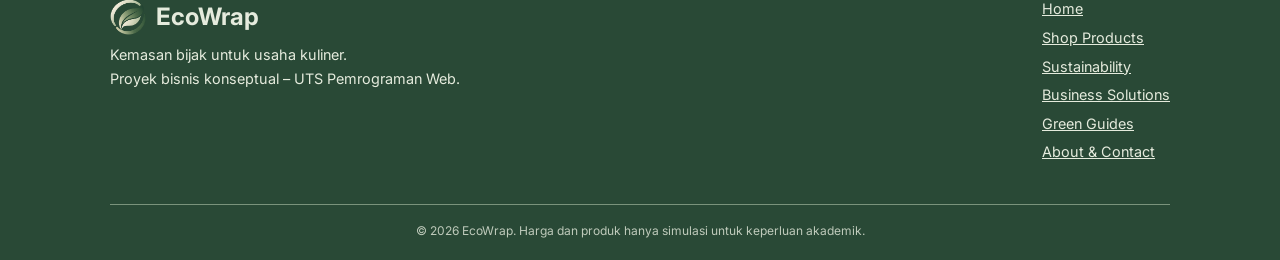
==== commit 7212dfa7: "Update logo image references in about.html" ====
--- a/about.html
+++ b/about.html
@@ -5,7 +5,7 @@
 <meta name="viewport" content="width=device-width, initial-scale=1">
 <title>About &amp; Contact | EcoWrap</title>
 <meta name="description" content="Cerita, visi, formulir permintaan, FAQ, dan tim EcoWrap.">
-<link rel="icon" href="images/LOGO.png" type="image/png">
+<link rel="icon" href="images/LOGO FIX.png" type="image/png">
 <link rel="preconnect" href="https://fonts.googleapis.com">
 <link rel="preconnect" href="https://fonts.gstatic.com" crossorigin>
 <link rel="stylesheet" href="https://fonts.googleapis.com/css2?family=Inter:wght@400;500;600&amp;family=Playfair+Display:wght@600;700&amp;display=swap">
@@ -15,7 +15,7 @@
 <a class="skip" href="#konten">Lewati ke konten utama</a>
 <header class="site-header">
   <nav class="nav" aria-label="Navigasi utama">
-    <a class="brand" href="index.html"><img src="images/LOGO.png" alt="" width="36" height="36">EcoWrap</a>
+    <a class="brand" href="index.html"><img src="images/LOGO FIX.png" alt="" width="36" height="36">EcoWrap</a>
     <ul><li><a class="link" href="index.html">Home</a></li><li><a class="link" href="products.html">Shop Products</a></li><li><a class="link" href="sustainability.html">Sustainability</a></li><li><a class="link" href="business.html">Business Solutions</a></li><li><a class="link" href="guides.html">Green Guides</a></li><li><a class="link" href="about.html" aria-current="page">About &amp; Contact</a></li></ul>
   </nav>
 </header>
@@ -78,7 +78,7 @@
 </main>
 <footer class="site-footer">
   <div class="wrap">
-    <div><a class="brand" href="index.html"><img src="images/LOGO.png" alt="" width="36" height="36">EcoWrap</a>
+    <div><a class="brand" href="index.html"><img src="images/LOGO FIX.png" alt="" width="36" height="36">EcoWrap</a>
     <p>Kemasan bijak untuk usaha kuliner.<br>Proyek bisnis konseptual – UTS Pemrograman Web.</p></div>
     <nav aria-label="Navigasi footer"><ul><li><a href="index.html">Home</a></li><li><a href="products.html">Shop Products</a></li><li><a href="sustainability.html">Sustainability</a></li><li><a href="business.html">Business Solutions</a></li><li><a href="guides.html">Green Guides</a></li><li><a href="about.html">About &amp; Contact</a></li></ul></nav>
     <small>© 2026 EcoWrap. Harga dan produk hanya simulasi untuk keperluan akademik.</small>
--- a/css/style.css
+++ b/css/style.css
@@ -17,13 +17,12 @@
   --radius: 14px;
   --max: 1100px;
   --font-head: "Inter", sans-serif;
-   --font-weight-head: 700;
   --font-body: "Inter", system-ui, -apple-system, "Segoe UI", sans-serif;
 }
 
 /* ---------- Dasar ---------- */
 h1, h2, h3 {
-    font-weight: var(--font-weight-head);
+    font-weight: 900;
 }
 * { box-sizing: border-box; margin: 0; padding: 0; }
 html { scroll-behavior: smooth; }
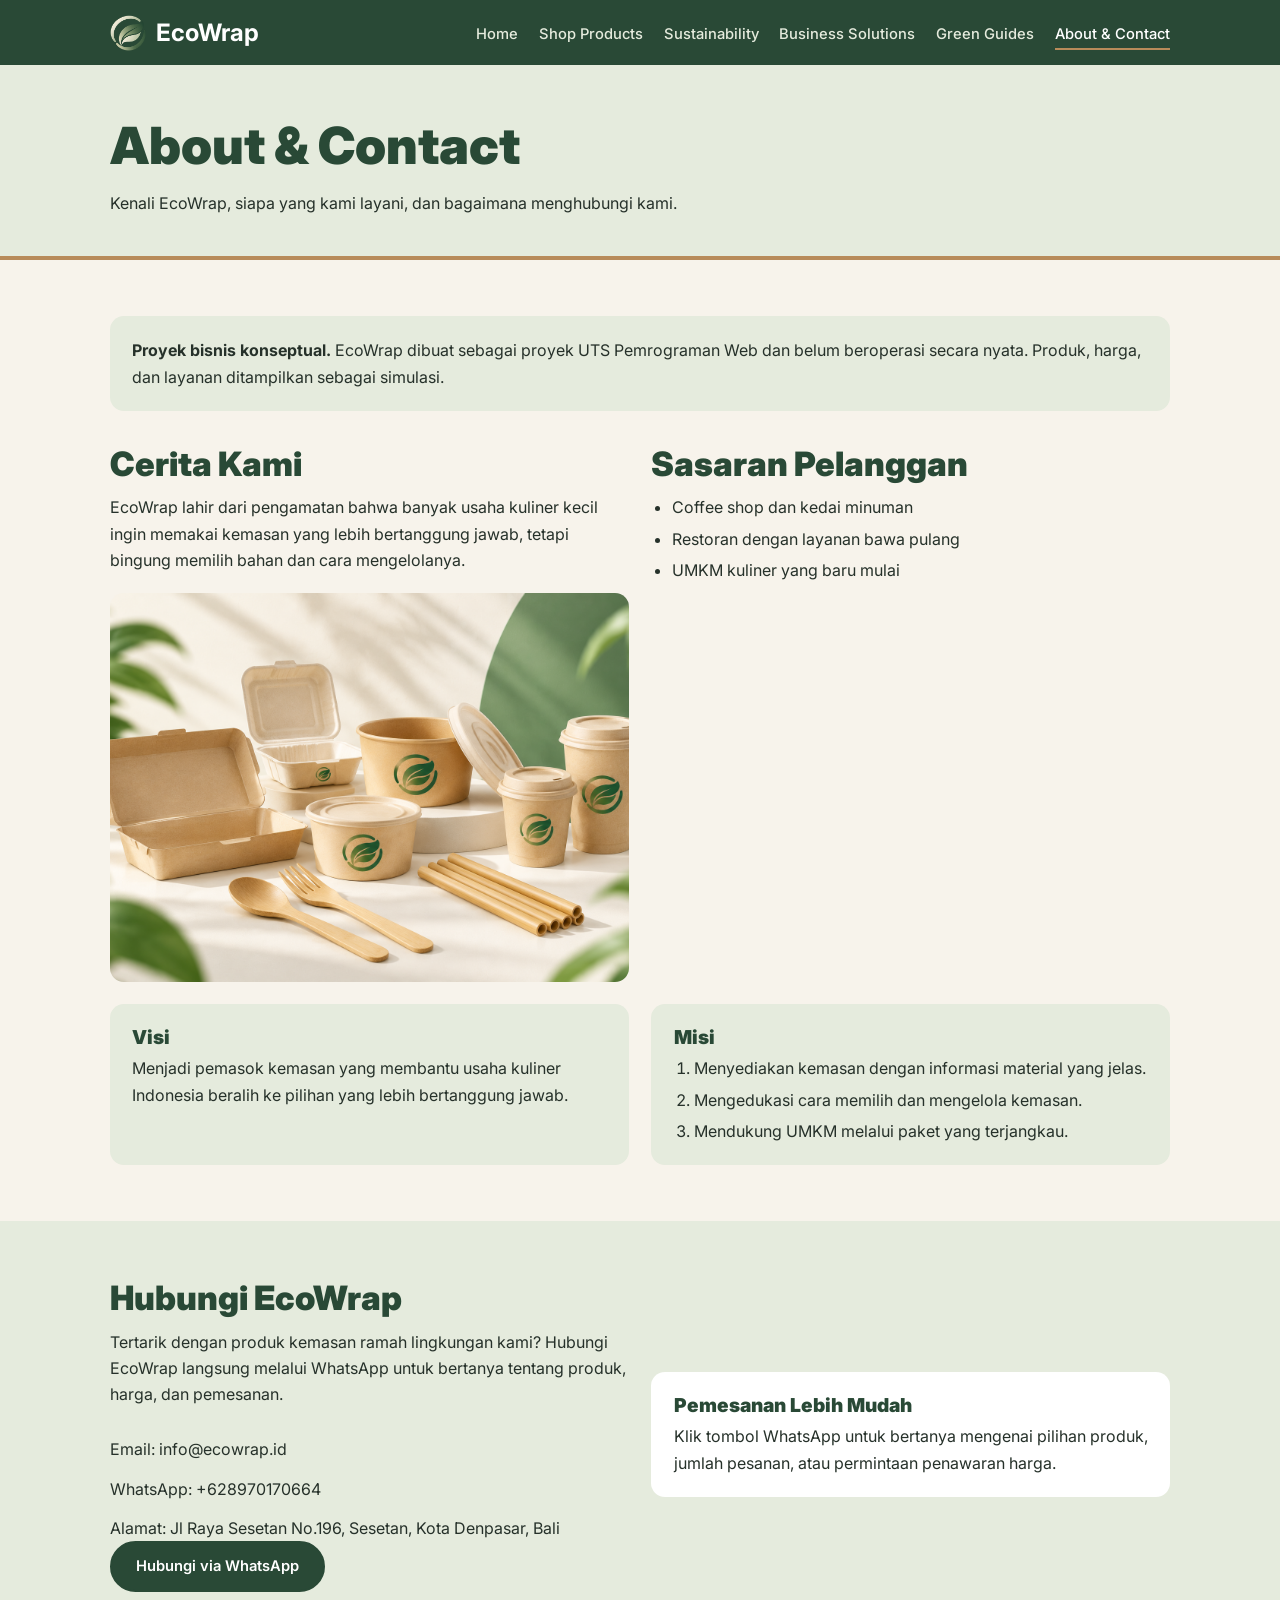
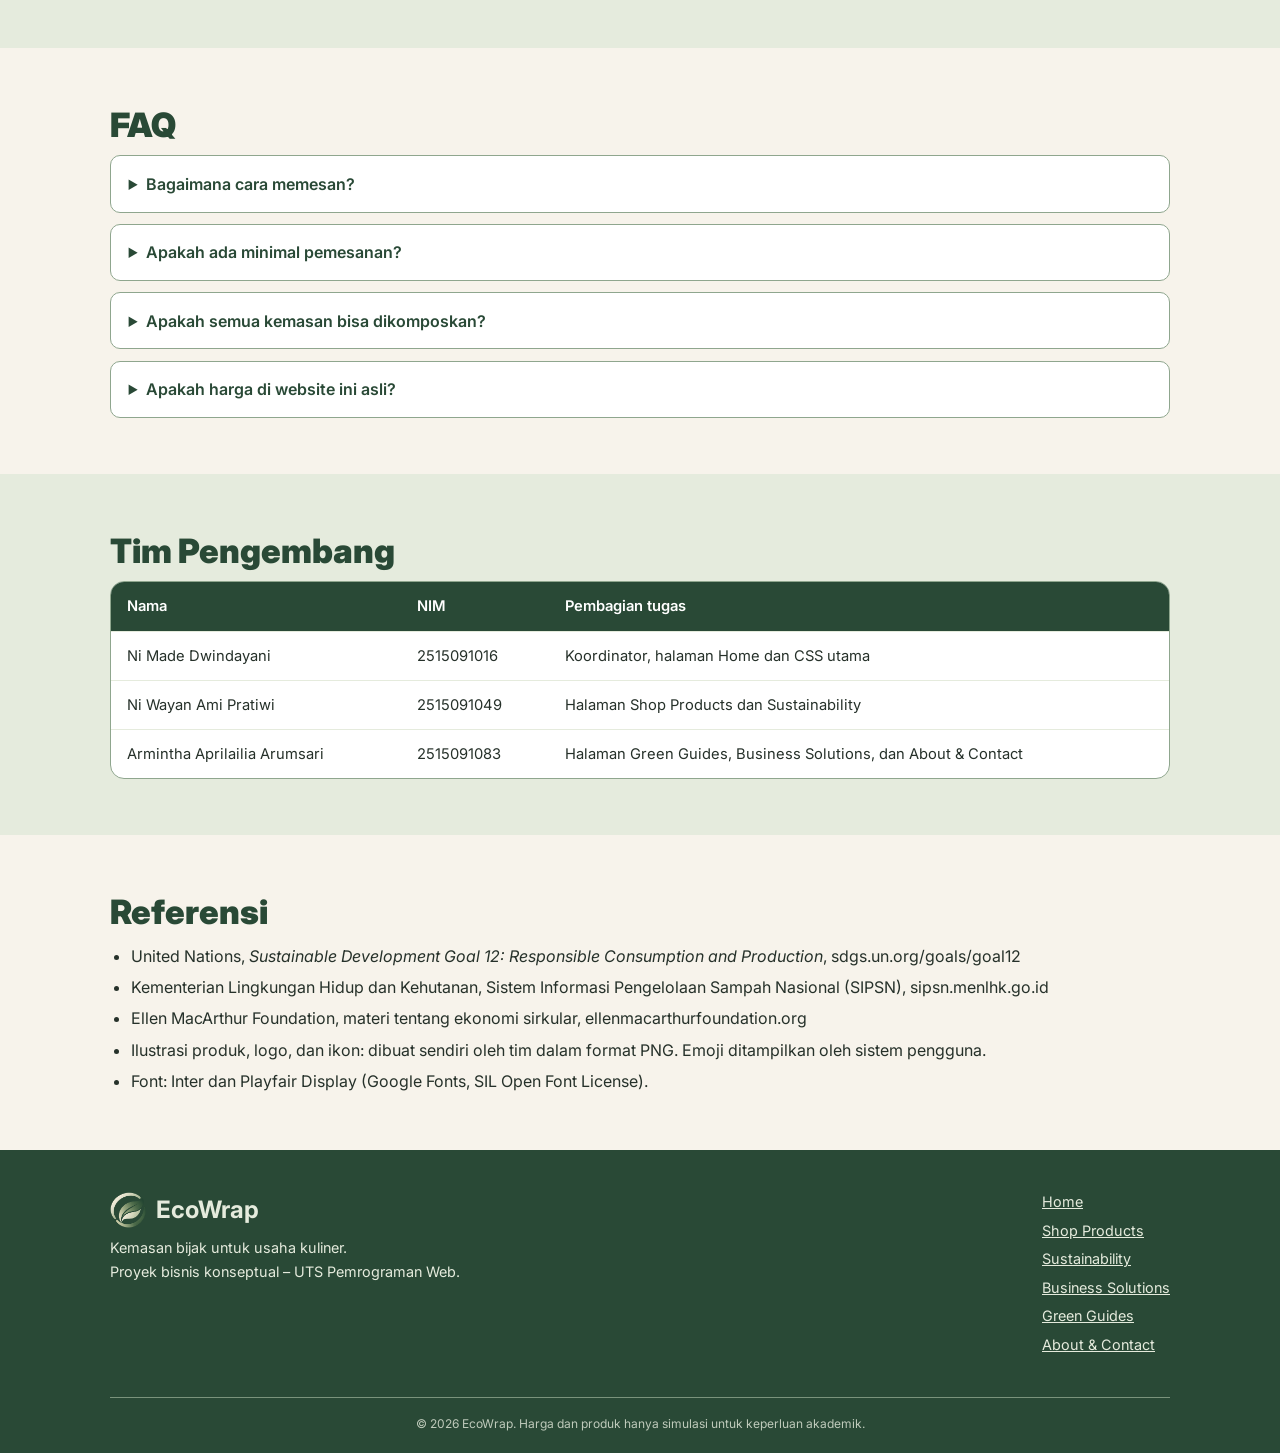
==== commit db43d97a: "Update about.html ganti formulir about dengan WA" ====
--- a/about.html
+++ b/about.html
@@ -33,23 +33,38 @@
   </div>
 </div></section>
 
-<section class="section section-pale" id="formulir"><div class="wrap grid g2" style="align-items:start">
-  <div>
-    <h2>Formulir Permintaan</h2>
-    <p class="intro">Isi data di bawah untuk memesan produk atau meminta penawaran. Formulir ini belum terhubung ke server.</p>
-    <p>Email: info@ecowrap.id<br>WhatsApp: +628970170664<br>Alamat: Jl Raya Sesetan No.196, Sesetan, Kota Denpasar, Bali</p>
+<section class="section section-pale" id="kontak">
+  <div class="wrap grid g2" style="align-items:center">
+    <div>
+      <h2>Hubungi EcoWrap</h2>
+      <p class="intro">
+        Tertarik dengan produk kemasan ramah lingkungan kami?
+        Hubungi EcoWrap langsung melalui WhatsApp untuk bertanya
+        tentang produk, harga, dan pemesanan.
+      </p>
+
+      <p>Email: info@ecowrap.id</p>
+      <p>WhatsApp: +628970170664</p>
+      <p>Alamat: Jl Raya Sesetan No.196, Sesetan,
+        Kota Denpasar, Bali</p>
+
+      <a class="btn"
+         href="https://wa.me/628970170664?text=Halo%20EcoWrap!%20Saya%20tertarik%20dengan%20produk%20kemasan%20ramah%20lingkungan%20yang%20Anda%20tawarkan.%20Saya%20ingin%20mengetahui%20lebih%20lanjut%20mengenai%20pilihan%20produk%2C%20variasi%20ukuran%2C%20harga%2C%20dan%20minimal%20pemesanan.%20Saya%20juga%20ingin%20menanyakan%20ketersediaan%20produk%20serta%20kemungkinan%20pemesanan%20dalam%20jumlah%20besar%20untuk%20kebutuhan%20usaha%20saya.%20Mohon%20informasi%20dan%20penawaran%20lebih%20lanjut.%20Terima%20kasih!"
+         target="_blank"
+         rel="noopener noreferrer">
+        Hubungi via WhatsApp
+      </a>
+    </div>
+
+    <div class="panel">
+      <h3>Pemesanan Lebih Mudah</h3>
+      <p>
+        Klik tombol WhatsApp untuk bertanya mengenai pilihan
+        produk, jumlah pesanan, atau permintaan penawaran harga.
+      </p>
+    </div>
   </div>
-  <form action="mailto:info@ecowrap.id" method="post" enctype="text/plain">
-    <label for="nama">Nama lengkap</label><input id="nama" name="nama" type="text" required>
-    <label for="email">Email</label><input id="email" name="email" type="email" required>
-    <label for="usaha">Nama usaha</label><input id="usaha" name="usaha" type="text">
-    <label for="jenis">Jenis permintaan</label>
-    <select id="jenis" name="jenis"><option>Order Now</option><option>Request a Quote</option><option>Request Business Quote</option></select>
-    <label for="produk">Produk atau paket yang diminati</label><input id="produk" name="produk" type="text" placeholder="Contoh: EcoBowl 750 ml">
-    <label for="pesan">Pesan</label><textarea id="pesan" name="pesan" placeholder="Jumlah, kebutuhan branding, atau pertanyaan"></textarea>
-    <button class="btn" type="submit">Kirim Permintaan</button>
-  </form>
-</div></section>
+</section>
 
 <section class="section"><div class="wrap"><h2>FAQ</h2><details><summary>Bagaimana cara memesan?</summary><p>Isi formulir di halaman ini, pilih Order Now atau Request a Quote, lalu sebutkan produk dan jumlahnya. (Simulasi)</p></details><details><summary>Apakah ada minimal pemesanan?</summary><p>Produk dijual per paket sesuai isi yang tertera. Minimal untuk custom branding ditentukan setelah penawaran.</p></details><details><summary>Apakah semua kemasan bisa dikomposkan?</summary><p>Tidak. Bagasse dan bambu umumnya lebih mudah dikelola sebagai sampah organik, sementara kertas berlapis PLA perlu fasilitas khusus. Lihat keterangan pada tiap produk.</p></details><details><summary>Apakah harga di website ini asli?</summary><p>Tidak. Harga hanya simulasi untuk mockup dan bukan harga pemasok terverifikasi.</p></details></div></section>
 
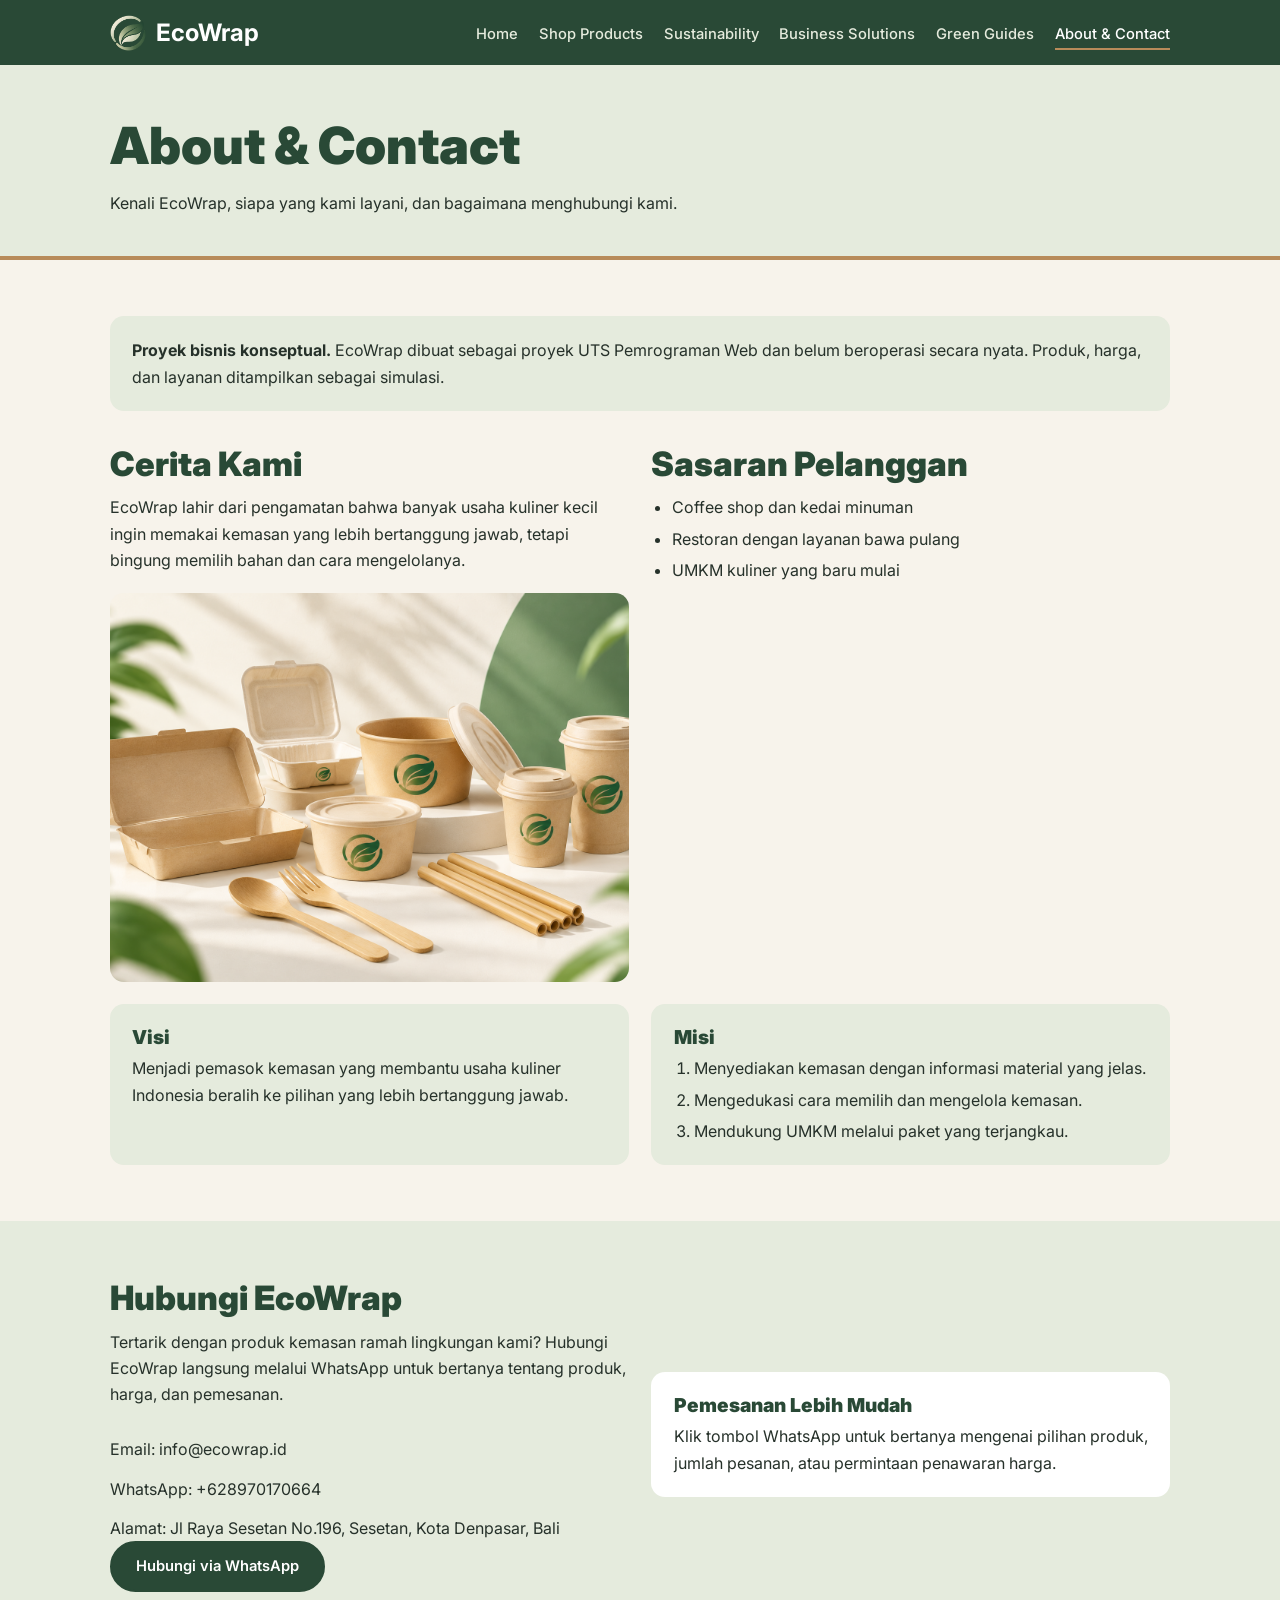
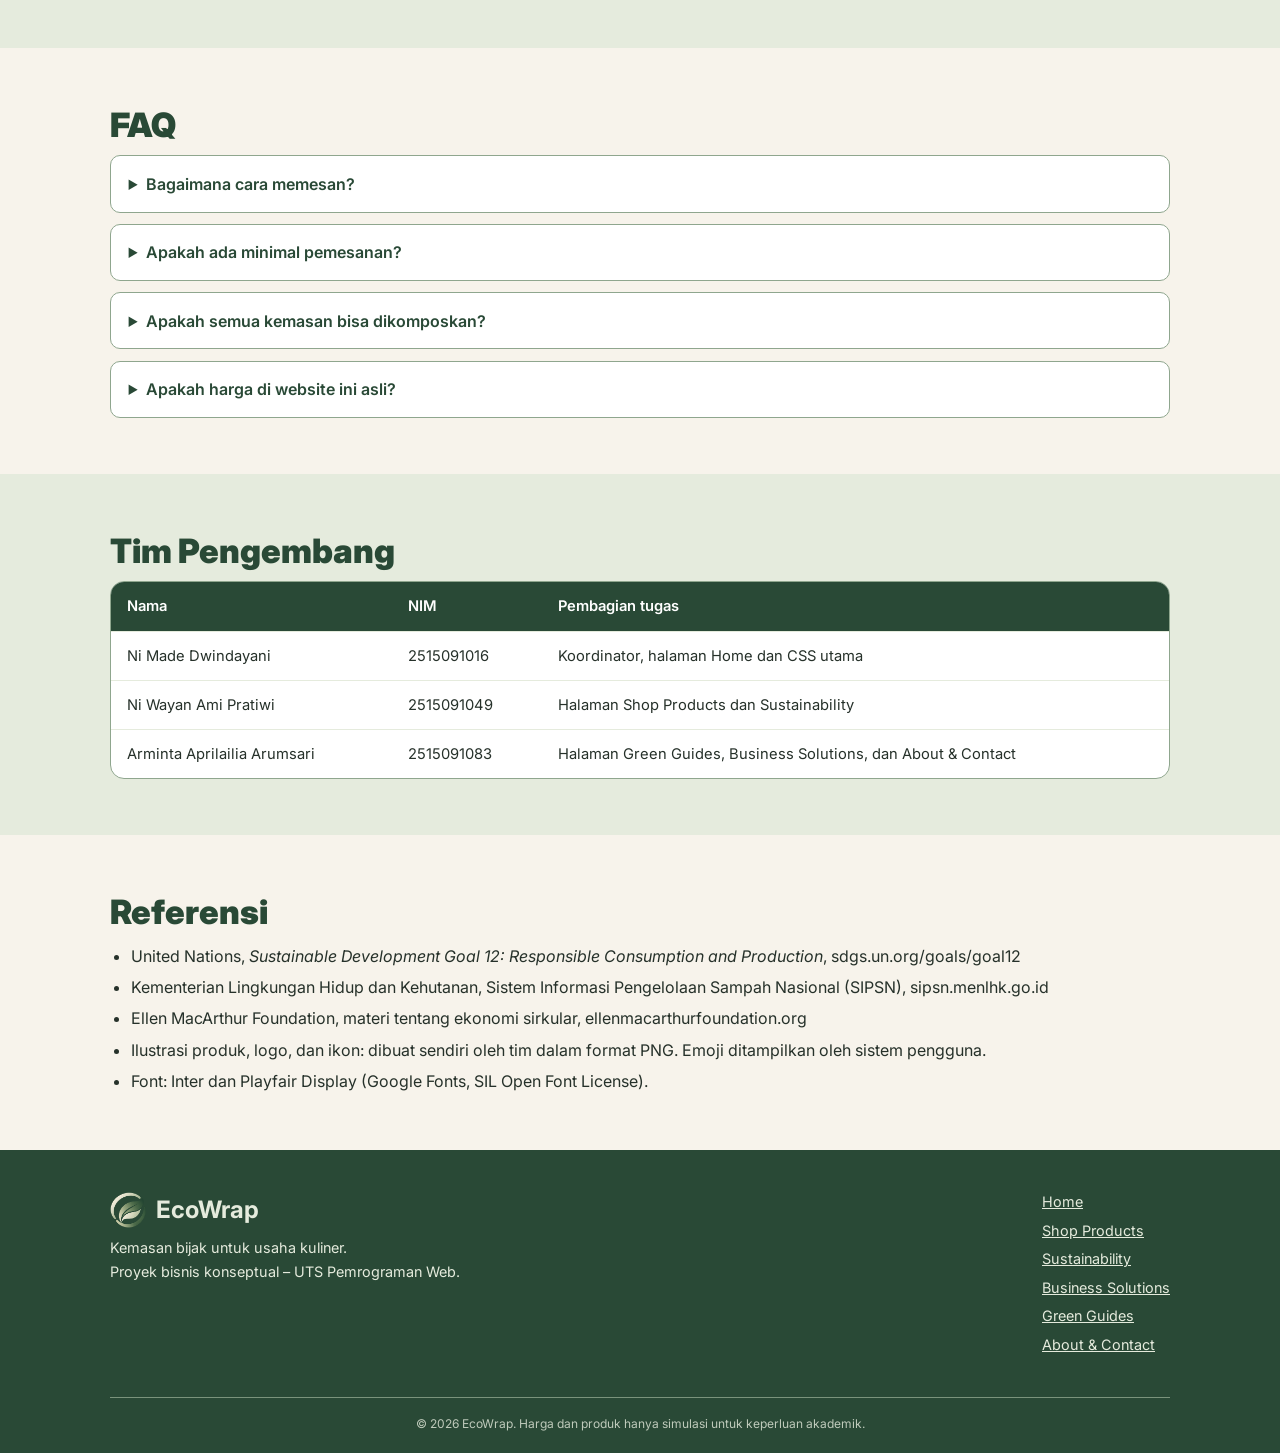
==== commit c8540bdc: "Update about.html ganti nama tata" ====
--- a/about.html
+++ b/about.html
@@ -66,8 +66,49 @@
   </div>
 </section>
 
-<section class="section"><div class="wrap"><h2>FAQ</h2><details><summary>Bagaimana cara memesan?</summary><p>Isi formulir di halaman ini, pilih Order Now atau Request a Quote, lalu sebutkan produk dan jumlahnya. (Simulasi)</p></details><details><summary>Apakah ada minimal pemesanan?</summary><p>Produk dijual per paket sesuai isi yang tertera. Minimal untuk custom branding ditentukan setelah penawaran.</p></details><details><summary>Apakah semua kemasan bisa dikomposkan?</summary><p>Tidak. Bagasse dan bambu umumnya lebih mudah dikelola sebagai sampah organik, sementara kertas berlapis PLA perlu fasilitas khusus. Lihat keterangan pada tiap produk.</p></details><details><summary>Apakah harga di website ini asli?</summary><p>Tidak. Harga hanya simulasi untuk mockup dan bukan harga pemasok terverifikasi.</p></details></div></section>
+<section class="section">
+  <div class="wrap">
+    <h2>FAQ</h2>
 
+
+    <details>
+      <summary>Bagaimana cara memesan?</summary>
+      <p>
+        Klik tombol
+        <a href="#kontak">Hubungi via WhatsApp</a>
+        di bagian kontak untuk bertanya mengenai produk,
+        harga, dan penawaran pemesanan.
+      </p>
+    </details>
+    <details>
+      <summary>Apakah ada minimal pemesanan?</summary>
+      <p>
+        Produk dijual per paket sesuai isi yang tertera.
+        Minimal pemesanan untuk custom branding ditentukan
+        setelah penawaran.
+      </p>
+    </details>
+
+    <details>
+      <summary>Apakah semua kemasan bisa dikomposkan?</summary>
+      <p>
+        Tidak. Kemampuan pengomposan bergantung pada bahan
+        kemasan dan fasilitas pengolahan yang tersedia.
+        Periksa keterangan pada setiap produk sebelum memilih.
+      </p>
+    </details>
+
+    <details>
+      <summary>Apakah harga di website ini asli?</summary>
+      <p>
+        Harga yang ditampilkan merupakan simulasi untuk
+        keperluan demonstrasi website, bukan harga pemasok
+        yang telah terverifikasi.
+      </p>
+    </details>
+
+  </div>
+</section>
 <section class="section section-pale"><div class="wrap">
   <h2>Tim Pengembang</h2>
   <div class="tabel"><table>
@@ -75,7 +116,7 @@
     <tbody>
       <tr><td>Ni Made Dwindayani</td><td>2515091016</td><td>Koordinator, halaman Home dan CSS utama</td></tr>
       <tr><td>Ni Wayan Ami Pratiwi</td><td>2515091049</td><td>Halaman Shop Products dan Sustainability</td></tr>
-      <tr><td>Armintha Aprilailia Arumsari</td><td>2515091083</td><td>Halaman Green Guides, Business Solutions, dan About &amp; Contact</td></tr>
+      <tr><td>Arminta Aprilailia Arumsari</td><td>2515091083</td><td>Halaman Green Guides, Business Solutions, dan About &amp; Contact</td></tr>
     </tbody>
   </table></div>
 </div></section>
--- a/css/style.css
+++ b/css/style.css
@@ -1,3 +1,4 @@
+
 /* ==========================================================
    EcoWrap – style.css
    Satu stylesheet untuk seluruh halaman.
@@ -6,13 +7,13 @@
    ========================================================== */
 
 :root {
-  --forest: #294936;   /* identitas utama: navbar, footer, tombol CTA */
-  --sage: #8FA68E;     /* pendukung: ikon, dekorasi, garis */
-  --pale: #E5EBDD;     /* pendukung: kartu, bagian edukasi */
-  --cream: #F7F3EB;    /* latar utama */
-  --kraft: #B88B5A;    /* aksen alami (hemat) */
-  --charcoal: #26312A; /* teks */
-  --white: #FFFFFF;    /* kartu produk, formulir */
+  --forest: #294936;
+  --sage: #8FA68E;
+  --pale: #E5EBDD;
+  --cream: #F7F3EB;
+  --kraft: #B88B5A;
+  --charcoal: #26312A;
+  --white: #FFFFFF;
 
   --radius: 14px;
   --max: 1100px;
@@ -22,10 +23,19 @@
 
 /* ---------- Dasar ---------- */
 h1, h2, h3 {
-    font-weight: 900;
-}
-* { box-sizing: border-box; margin: 0; padding: 0; }
-html { scroll-behavior: smooth; }
+  font-weight: 900;
+}
+
+* {
+  box-sizing: border-box;
+  margin: 0;
+  padding: 0;
+}
+
+html {
+  scroll-behavior: smooth;
+}
+
 body {
   font-family: var(--font-body);
   background: var(--cream);
@@ -33,144 +43,678 @@
   line-height: 1.65;
   font-size: 1rem;
 }
-img { max-width: 100%; height: auto; display: block; }
-a { color: var(--forest); }
-h1, h2, h3 { font-family: var(--font-head); color: var(--forest); line-height: 1.25; }
-h1 { font-size: clamp(2rem, 5vw, 3.2rem); }
-h2 { font-size: clamp(1.5rem, 3.2vw, 2.1rem); margin-bottom: .6rem; }
-h3 { font-size: 1.2rem; margin-bottom: .4rem; }
-p + p, p + ul, p + ol, ul + p { margin-top: .8rem; }
-ul, ol { padding-left: 1.3rem; }
-li + li { margin-top: .3rem; }
-:focus-visible { outline: 3px solid var(--kraft); outline-offset: 3px; }
-
-.skip { position: absolute; left: -999px; top: 0; background: var(--white); padding: .6rem 1rem; z-index: 100; }
-.skip:focus { left: 8px; top: 8px; }
-
-.wrap { width: 100%; max-width: var(--max); margin: 0 auto; padding: 0 1.25rem; }
-.section { padding: 3.5rem 0; }
-.section-pale { background: var(--pale); }
-.intro { max-width: 640px; margin-bottom: 1.8rem; }
-.center { text-align: center; }
-.center .intro { margin-left: auto; margin-right: auto; }
+
+img {
+  max-width: 100%;
+  height: auto;
+  display: block;
+}
+
+a {
+  color: var(--forest);
+}
+
+h1, h2, h3 {
+  font-family: var(--font-head);
+  color: var(--forest);
+  line-height: 1.25;
+}
+
+h1 {
+  font-size: clamp(2rem, 5vw, 3.2rem);
+}
+
+h2 {
+  font-size: clamp(1.5rem, 3.2vw, 2.1rem);
+  margin-bottom: .6rem;
+}
+
+h3 {
+  font-size: 1.2rem;
+  margin-bottom: .4rem;
+}
+
+p + p,
+p + ul,
+p + ol,
+ul + p {
+  margin-top: .8rem;
+}
+
+ul, ol {
+  padding-left: 1.3rem;
+}
+
+li + li {
+  margin-top: .3rem;
+}
+
+:focus-visible {
+  outline: 3px solid var(--kraft);
+  outline-offset: 3px;
+}
+
+.skip {
+  position: absolute;
+  left: -999px;
+  top: 0;
+  background: var(--white);
+  padding: .6rem 1rem;
+  z-index: 100;
+}
+
+.skip:focus {
+  left: 8px;
+  top: 8px;
+}
+
+.wrap {
+  width: 100%;
+  max-width: var(--max);
+  margin: 0 auto;
+  padding: 0 1.25rem;
+}
+
+.section {
+  padding: 3.5rem 0;
+}
+
+.section-pale {
+  background: var(--pale);
+}
+
+.intro {
+  max-width: 640px;
+  margin-bottom: 1.8rem;
+}
+
+.center {
+  text-align: center;
+}
+
+.center .intro {
+  margin-left: auto;
+  margin-right: auto;
+}
 
 /* ---------- Header & navigasi (Flexbox) ---------- */
-.site-header { background: var(--forest); position: sticky; top: 0; z-index: 50; }
-.nav { display: flex; align-items: center; justify-content: space-between; gap: 1rem; padding: .8rem 1.25rem; max-width: var(--max); margin: 0 auto; flex-wrap: wrap; }
-.brand { display: flex; align-items: center; gap: .6rem; color: var(--white); text-decoration: none; font-family: var(--font-head); font-weight: 700; font-size: 1.5rem; }
-.brand img { width: 36px; height: 36px; }
-.nav ul { list-style: none; display: flex; flex-wrap: wrap; gap: .25rem 1.3rem; padding: 0; }
-.nav li + li { margin: 0; }
-.nav a.link { color: var(--pale); text-decoration: none; font-size: .92rem; font-weight: 500; padding: .35rem 0; border-bottom: 2px solid transparent; }
-.nav a.link:hover { border-color: var(--sage); }
-.nav a.link[aria-current="page"] { color: var(--white); border-color: var(--kraft); }
+.site-header {
+  background: var(--forest);
+  position: sticky;
+  top: 0;
+  z-index: 50;
+}
+
+.nav {
+  display: flex;
+  align-items: center;
+  justify-content: space-between;
+  gap: 1rem;
+  padding: .8rem 1.25rem;
+  max-width: var(--max);
+  margin: 0 auto;
+  flex-wrap: wrap;
+}
+
+.brand {
+  display: flex;
+  align-items: center;
+  gap: .6rem;
+  color: var(--white);
+  text-decoration: none;
+  font-family: var(--font-head);
+  font-weight: 700;
+  font-size: 1.5rem;
+}
+
+.brand img {
+  width: 36px;
+  height: 36px;
+}
+
+.nav ul {
+  list-style: none;
+  display: flex;
+  flex-wrap: wrap;
+  gap: .25rem 1.3rem;
+  padding: 0;
+}
+
+.nav li + li {
+  margin: 0;
+}
+
+.nav a.link {
+  color: var(--pale);
+  text-decoration: none;
+  font-size: .92rem;
+  font-weight: 500;
+  padding: .35rem 0;
+  border-bottom: 2px solid transparent;
+}
+
+.nav a.link:hover {
+  border-color: var(--sage);
+}
+
+.nav a.link[aria-current="page"] {
+  color: var(--white);
+  border-color: var(--kraft);
+}
 
 /* ---------- Tombol ---------- */
-.btn { display: inline-block; background: var(--forest); color: var(--white); text-decoration: none; font-weight: 600; font-size: .92rem; padding: .7rem 1.5rem; border-radius: 999px; border: 2px solid var(--forest); cursor: pointer; font-family: inherit; transition: background .2s, color .2s; }
-.btn:hover { background: var(--charcoal); border-color: var(--charcoal); }
-.btn-outline { background: transparent; color: var(--forest); }
-.btn-outline:hover { background: var(--forest); color: var(--white); border-color: var(--forest); }
-.btn-light { background: var(--cream); color: var(--forest); border-color: var(--cream); }
-.btn-light:hover { background: var(--pale); color: var(--forest); border-color: var(--pale); }
+.btn {
+  display: inline-block;
+  background: var(--forest);
+  color: var(--white);
+  text-decoration: none;
+  font-weight: 600;
+  font-size: .92rem;
+  padding: .7rem 1.5rem;
+  border-radius: 999px;
+  border: 2px solid var(--forest);
+  cursor: pointer;
+  font-family: inherit;
+  transition: background .2s, color .2s;
+}
+
+.btn:hover {
+  background: var(--charcoal);
+  border-color: var(--charcoal);
+}
+
+.btn-outline {
+  background: transparent;
+  color: var(--forest);
+}
+
+.btn-outline:hover {
+  background: var(--forest);
+  color: var(--white);
+  border-color: var(--forest);
+}
+
+.btn-light {
+  background: var(--cream);
+  color: var(--forest);
+  border-color: var(--cream);
+}
+
+.btn-light:hover {
+  background: var(--pale);
+  color: var(--forest);
+  border-color: var(--pale);
+}
 
 /* ---------- Hero (Grid) ---------- */
-.hero { background: linear-gradient(120deg, var(--cream) 40%, var(--pale)); }
-.hero .wrap { display: grid; grid-template-columns: 1.1fr 1fr; gap: 2.5rem; align-items: center; padding-top: 3.5rem; padding-bottom: 3.5rem; }
-.hero p { max-width: 480px; margin: 1rem 0 1.6rem; }
-.hero-img { border-radius: var(--radius); border: 1px solid var(--sage); }
-.page-hero { background: var(--pale); padding: 3rem 0 2.5rem; border-bottom: 4px solid var(--kraft); }
-.page-hero p { max-width: 640px; margin-top: .8rem; }
+.hero {
+  background: linear-gradient(120deg, var(--cream) 40%, var(--pale));
+}
+
+.hero .wrap {
+  display: grid;
+  grid-template-columns: 1.1fr 1fr;
+  gap: 2.5rem;
+  align-items: center;
+  padding-top: 3.5rem;
+  padding-bottom: 3.5rem;
+}
+
+.hero p {
+  max-width: 480px;
+  margin: 1rem 0 1.6rem;
+}
+
+.hero-img {
+  border-radius: var(--radius);
+  border: 1px solid var(--sage);
+}
+
+.page-hero {
+  background: var(--pale);
+  padding: 3rem 0 2.5rem;
+  border-bottom: 4px solid var(--kraft);
+}
+
+.page-hero p {
+  max-width: 640px;
+  margin-top: .8rem;
+}
 
 /* ---------- Grid & kartu ---------- */
-.grid { display: grid; gap: 1.4rem; }
-.g2 { grid-template-columns: repeat(2, 1fr); }
-.g3 { grid-template-columns: repeat(3, 1fr); }
-.g4 { grid-template-columns: repeat(4, 1fr); }
-.card { background: var(--white); border: 1px solid var(--pale); border-radius: var(--radius); overflow: hidden; }
-.card .body { padding: 1.2rem 1.3rem 1.4rem; }
-.section-pale .card { border-color: var(--sage); }
-.panel { background: var(--pale); border-radius: var(--radius); padding: 1.3rem 1.4rem; }
-.section-pale .panel { background: var(--white); }
-.tile { text-align: center; background: var(--white); border: 1px solid var(--sage); border-radius: var(--radius); padding: 1.3rem 1rem; text-decoration: none; color: var(--charcoal); transition: background .2s; }
-.tile:hover { background: var(--pale); }
-.tile img { width: 72px; height: 72px; margin: 0 auto .6rem; border-radius: 50%; }
-.tile strong { color: var(--forest); display: block; }
-.ikon { width: 52px; height: 52px; border-radius: 50%; background: var(--pale); border: 1px solid var(--sage); display: grid; place-items: center; font-size: 1.5rem; margin-bottom: .7rem; }
-.section-pale .ikon { background: var(--cream); }
-.tag { display: inline-block; font-size: .78rem; font-weight: 600; background: var(--kraft); color: var(--charcoal); padding: .1rem .7rem; border-radius: 999px; margin-bottom: .5rem; }
+.grid {
+  display: grid;
+  gap: 1.4rem;
+}
+
+.g2 {
+  grid-template-columns: repeat(2, 1fr);
+}
+
+.g3 {
+  grid-template-columns: repeat(3, 1fr);
+}
+
+.g4 {
+  grid-template-columns: repeat(4, 1fr);
+}
+
+.card {
+  background: var(--white);
+  border: 1px solid var(--pale);
+  border-radius: var(--radius);
+  overflow: hidden;
+}
+
+.card .body {
+  padding: 1.2rem 1.3rem 1.4rem;
+}
+
+.section-pale .card {
+  border-color: var(--sage);
+}
+
+.panel {
+  background: var(--pale);
+  border-radius: var(--radius);
+  padding: 1.3rem 1.4rem;
+}
+
+.section-pale .panel {
+  background: var(--white);
+}
+
+.tile {
+  text-align: center;
+  background: var(--white);
+  border: 1px solid var(--sage);
+  border-radius: var(--radius);
+  padding: 1.3rem 1rem;
+  text-decoration: none;
+  color: var(--charcoal);
+  transition: background .2s;
+}
+
+.tile:hover {
+  background: var(--pale);
+}
+
+.tile img {
+  width: 72px;
+  height: 72px;
+  margin: 0 auto .6rem;
+  border-radius: 50%;
+}
+
+.tile strong {
+  color: var(--forest);
+  display: block;
+}
+
+.ikon {
+  width: 52px;
+  height: 52px;
+  border-radius: 50%;
+  background: var(--pale);
+  border: 1px solid var(--sage);
+  display: grid;
+  place-items: center;
+  font-size: 1.5rem;
+  margin-bottom: .7rem;
+}
+
+.section-pale .ikon {
+  background: var(--cream);
+}
+
+.tag {
+  display: inline-block;
+  font-size: .78rem;
+  font-weight: 600;
+  background: var(--kraft);
+  color: var(--charcoal);
+  padding: .1rem .7rem;
+  border-radius: 999px;
+  margin-bottom: .5rem;
+}
 
 /* ---------- Produk ---------- */
-.produk dl { display: grid; grid-template-columns: auto 1fr; gap: .25rem 1rem; font-size: .9rem; margin: .7rem 0; }
-.produk dt { font-weight: 600; color: var(--forest); }
-.produk dd .harga { font-weight: 700; }
-.pakai { font-size: .88rem; background: var(--pale); border-radius: 10px; padding: .7rem .9rem; margin-bottom: 1rem; }
-.aksi { display: flex; flex-wrap: wrap; gap: .6rem; }
-.aksi .btn { padding: .55rem 1.1rem; font-size: .85rem; }
-.catatan { font-size: .85rem; border-left: 4px solid var(--kraft); background: var(--white); padding: .7rem 1rem; margin-top: 1.4rem; border-radius: 0 10px 10px 0; }
-.subnav { display: flex; flex-wrap: wrap; gap: .6rem; margin-top: 1.2rem; }
-.subnav a { text-decoration: none; background: var(--white); border: 1px solid var(--sage); border-radius: 999px; padding: .3rem 1rem; font-size: .88rem; font-weight: 500; }
-.subnav a:hover { background: var(--forest); color: var(--white); }
-.kategori { scroll-margin-top: 90px; }
-.kategori + .kategori { margin-top: 3rem; }
+.produk dl {
+  display: grid;
+  grid-template-columns: auto 1fr;
+  gap: .25rem 1rem;
+  font-size: .9rem;
+  margin: .7rem 0;
+}
+
+.produk dt {
+  font-weight: 600;
+  color: var(--forest);
+}
+
+.produk dd .harga {
+  font-weight: 700;
+}
+
+.pakai {
+  font-size: .88rem;
+  background: var(--pale);
+  border-radius: 10px;
+  padding: .7rem .9rem;
+  margin-bottom: 1rem;
+}
+
+/* Tombol Order Now berada di tengah kartu produk */
+.aksi {
+  display: flex;
+  justify-content: center;
+  align-items: center;
+  flex-wrap: wrap;
+  gap: .6rem;
+  width: 100%;
+  margin-top: 1rem;
+}
+
+.aksi .btn {
+  display: inline-block;
+  width: auto;
+  min-width: 140px;
+  padding: .65rem 1.2rem;
+  font-size: .85rem;
+  text-align: center;
+}
+
+.catatan {
+  font-size: .85rem;
+  border-left: 4px solid var(--kraft);
+  background: var(--white);
+  padding: .7rem 1rem;
+  margin-top: 1.4rem;
+  border-radius: 0 10px 10px 0;
+}
+
+.subnav {
+  display: flex;
+  flex-wrap: wrap;
+  gap: .6rem;
+  margin-top: 1.2rem;
+}
+
+.subnav a {
+  text-decoration: none;
+  background: var(--white);
+  border: 1px solid var(--sage);
+  border-radius: 999px;
+  padding: .3rem 1rem;
+  font-size: .88rem;
+  font-weight: 500;
+}
+
+.subnav a:hover {
+  background: var(--forest);
+  color: var(--white);
+}
+
+.kategori {
+  scroll-margin-top: 90px;
+}
+
+.kategori + .kategori {
+  margin-top: 3rem;
+}
 
 /* ---------- Tabel ---------- */
-.tabel { overflow-x: auto; border-radius: var(--radius); border: 1px solid var(--sage); background: var(--white); }
-table { width: 100%; border-collapse: collapse; font-size: .92rem; min-width: 560px; }
-th, td { text-align: left; padding: .75rem 1rem; border-bottom: 1px solid var(--pale); vertical-align: top; }
-th { background: var(--forest); color: var(--white); font-weight: 600; }
-tr:last-child td { border-bottom: 0; }
+.tabel {
+  overflow-x: auto;
+  border-radius: var(--radius);
+  border: 1px solid var(--sage);
+  background: var(--white);
+}
+
+table {
+  width: 100%;
+  border-collapse: collapse;
+  font-size: .92rem;
+  min-width: 560px;
+}
+
+th, td {
+  text-align: left;
+  padding: .75rem 1rem;
+  border-bottom: 1px solid var(--pale);
+  vertical-align: top;
+}
+
+th {
+  background: var(--forest);
+  color: var(--white);
+  font-weight: 600;
+}
+
+tr:last-child td {
+  border-bottom: 0;
+}
 
 /* ---------- CTA ---------- */
-.cta { background: var(--forest); color: var(--pale); border-radius: 20px; padding: 2.5rem; display: flex; align-items: center; justify-content: space-between; gap: 1.5rem; flex-wrap: wrap; }
-.cta h2 { color: var(--white); margin-bottom: .3rem; }
-.cta p { max-width: 560px; }
+.cta {
+  background: var(--forest);
+  color: var(--pale);
+  border-radius: 20px;
+  padding: 2.5rem;
+  display: flex;
+  align-items: center;
+  justify-content: space-between;
+  gap: 1.5rem;
+  flex-wrap: wrap;
+}
+
+.cta h2 {
+  color: var(--white);
+  margin-bottom: .3rem;
+}
+
+.cta p {
+  max-width: 560px;
+}
 
 /* ---------- Artikel ---------- */
-.artikel { background: var(--white); border: 1px solid var(--pale); border-radius: var(--radius); padding: 1.8rem 2rem; scroll-margin-top: 90px; }
-.artikel + .artikel { margin-top: 1.6rem; }
-.artikel .meta { font-size: .85rem; color: var(--forest); margin-bottom: .8rem; }
-.artikel h3 { margin-top: 1rem; font-family: var(--font-body); font-size: 1.02rem; }
+.artikel {
+  background: var(--white);
+  border: 1px solid var(--pale);
+  border-radius: var(--radius);
+  padding: 1.8rem 2rem;
+  scroll-margin-top: 90px;
+}
+
+.artikel + .artikel {
+  margin-top: 1.6rem;
+}
+
+.artikel .meta {
+  font-size: .85rem;
+  color: var(--forest);
+  margin-bottom: .8rem;
+}
+
+.artikel h3 {
+  margin-top: 1rem;
+  font-family: var(--font-body);
+  font-size: 1.02rem;
+}
 
 /* ---------- Formulir & FAQ ---------- */
-form { background: var(--white); border: 1px solid var(--sage); border-radius: var(--radius); padding: 1.6rem; }
-label { display: block; font-weight: 600; font-size: .9rem; color: var(--forest); margin: 1rem 0 .3rem; }
-label:first-of-type { margin-top: 0; }
-input, select, textarea { width: 100%; font: inherit; font-size: .95rem; padding: .65rem .8rem; border: 1px solid var(--sage); border-radius: 8px; background: var(--white); color: var(--charcoal); }
-textarea { min-height: 110px; resize: vertical; }
-form .btn { margin-top: 1.3rem; }
-details { background: var(--white); border: 1px solid var(--sage); border-radius: 10px; padding: .9rem 1.1rem; }
-details + details { margin-top: .7rem; }
-summary { cursor: pointer; font-weight: 600; color: var(--forest); }
-details p { margin-top: .6rem; font-size: .95rem; }
-.kutipan { border-left: 4px solid var(--kraft); padding-left: 1rem; font-family: var(--font-head); font-style: italic; font-size: 1.15rem; color: var(--forest); }
+form {
+  background: var(--white);
+  border: 1px solid var(--sage);
+  border-radius: var(--radius);
+  padding: 1.6rem;
+}
+
+label {
+  display: block;
+  font-weight: 600;
+  font-size: .9rem;
+  color: var(--forest);
+  margin: 1rem 0 .3rem;
+}
+
+label:first-of-type {
+  margin-top: 0;
+}
+
+input, select, textarea {
+  width: 100%;
+  font: inherit;
+  font-size: .95rem;
+  padding: .65rem .8rem;
+  border: 1px solid var(--sage);
+  border-radius: 8px;
+  background: var(--white);
+  color: var(--charcoal);
+}
+
+textarea {
+  min-height: 110px;
+  resize: vertical;
+}
+
+form .btn {
+  margin-top: 1.3rem;
+}
+
+details {
+  background: var(--white);
+  border: 1px solid var(--sage);
+  border-radius: 10px;
+  padding: .9rem 1.1rem;
+}
+
+details + details {
+  margin-top: .7rem;
+}
+
+summary {
+  cursor: pointer;
+  font-weight: 600;
+  color: var(--forest);
+}
+
+details p {
+  margin-top: .6rem;
+  font-size: .95rem;
+}
+
+.kutipan {
+  border-left: 4px solid var(--kraft);
+  padding-left: 1rem;
+  font-family: var(--font-head);
+  font-style: italic;
+  font-size: 1.15rem;
+  color: var(--forest);
+}
 
 /* ---------- Footer ---------- */
-.site-footer { background: var(--forest); color: var(--pale); padding: 2.5rem 0 1.2rem; font-size: .9rem; }
-.site-footer .wrap { display: flex; justify-content: space-between; gap: 2rem; flex-wrap: wrap; }
-.site-footer .brand { margin-bottom: .4rem; }
-.site-footer ul { list-style: none; padding: 0; }
-.site-footer a { color: var(--pale); }
-.site-footer small { display: block; width: 100%; text-align: center; opacity: .8; border-top: 1px solid var(--sage); padding-top: 1rem; margin-top: .5rem; }
+.site-footer {
+  background: var(--forest);
+  color: var(--pale);
+  padding: 2.5rem 0 1.2rem;
+  font-size: .9rem;
+}
+
+.site-footer .wrap {
+  display: flex;
+  justify-content: space-between;
+  gap: 2rem;
+  flex-wrap: wrap;
+}
+
+.site-footer .brand {
+  margin-bottom: .4rem;
+}
+
+.site-footer ul {
+  list-style: none;
+  padding: 0;
+}
+
+.site-footer a {
+  color: var(--pale);
+}
+
+.site-footer small {
+  display: block;
+  width: 100%;
+  text-align: center;
+  opacity: .8;
+  border-top: 1px solid var(--sage);
+  padding-top: 1rem;
+  margin-top: .5rem;
+}
 
 /* ---------- Responsif (Media Queries) ---------- */
 @media (max-width: 960px) {
-  .g4 { grid-template-columns: repeat(2, 1fr); }
-  .g3 { grid-template-columns: repeat(2, 1fr); }
-}
+  .g4 {
+    grid-template-columns: repeat(2, 1fr);
+  }
+
+  .g3 {
+    grid-template-columns: repeat(2, 1fr);
+  }
+}
+
 @media (max-width: 768px) {
-  .hero .wrap { grid-template-columns: 1fr; padding-top: 2.2rem; padding-bottom: 2.2rem; }
-  .nav { flex-direction: column; align-items: flex-start; }
-  .g2, .g3 { grid-template-columns: 1fr; }
-  .section { padding: 2.5rem 0; }
-  .cta { padding: 1.8rem; }
-  .artikel { padding: 1.3rem; }
-}
+  .hero .wrap {
+    grid-template-columns: 1fr;
+    padding-top: 2.2rem;
+    padding-bottom: 2.2rem;
+  }
+
+  .nav {
+    flex-direction: column;
+    align-items: flex-start;
+  }
+
+  .g2, .g3 {
+    grid-template-columns: 1fr;
+  }
+
+  .section {
+    padding: 2.5rem 0;
+  }
+
+  .cta {
+    padding: 1.8rem;
+  }
+
+  .artikel {
+    padding: 1.3rem;
+  }
+}
+
 @media (max-width: 480px) {
-  .g4 { grid-template-columns: 1fr; }
-  .nav ul { gap: .1rem 1rem; }
-  .aksi .btn { width: 100%; text-align: center; }
-}
+  .g4 {
+    grid-template-columns: 1fr;
+  }
+
+  .nav ul {
+    gap: .1rem 1rem;
+  }
+
+  /* Tombol tetap di tengah dan tidak memenuhi lebar kartu */
+  .aksi {
+    justify-content: center;
+  }
+
+  .aksi .btn {
+    width: auto;
+    min-width: 140px;
+    text-align: center;
+  }
+}
+
 @media (prefers-reduced-motion: reduce) {
-  * { transition: none !important; scroll-behavior: auto !important; }
-}
-
+  * {
+    transition: none !important;
+    scroll-behavior: auto !important;
+  }
+}
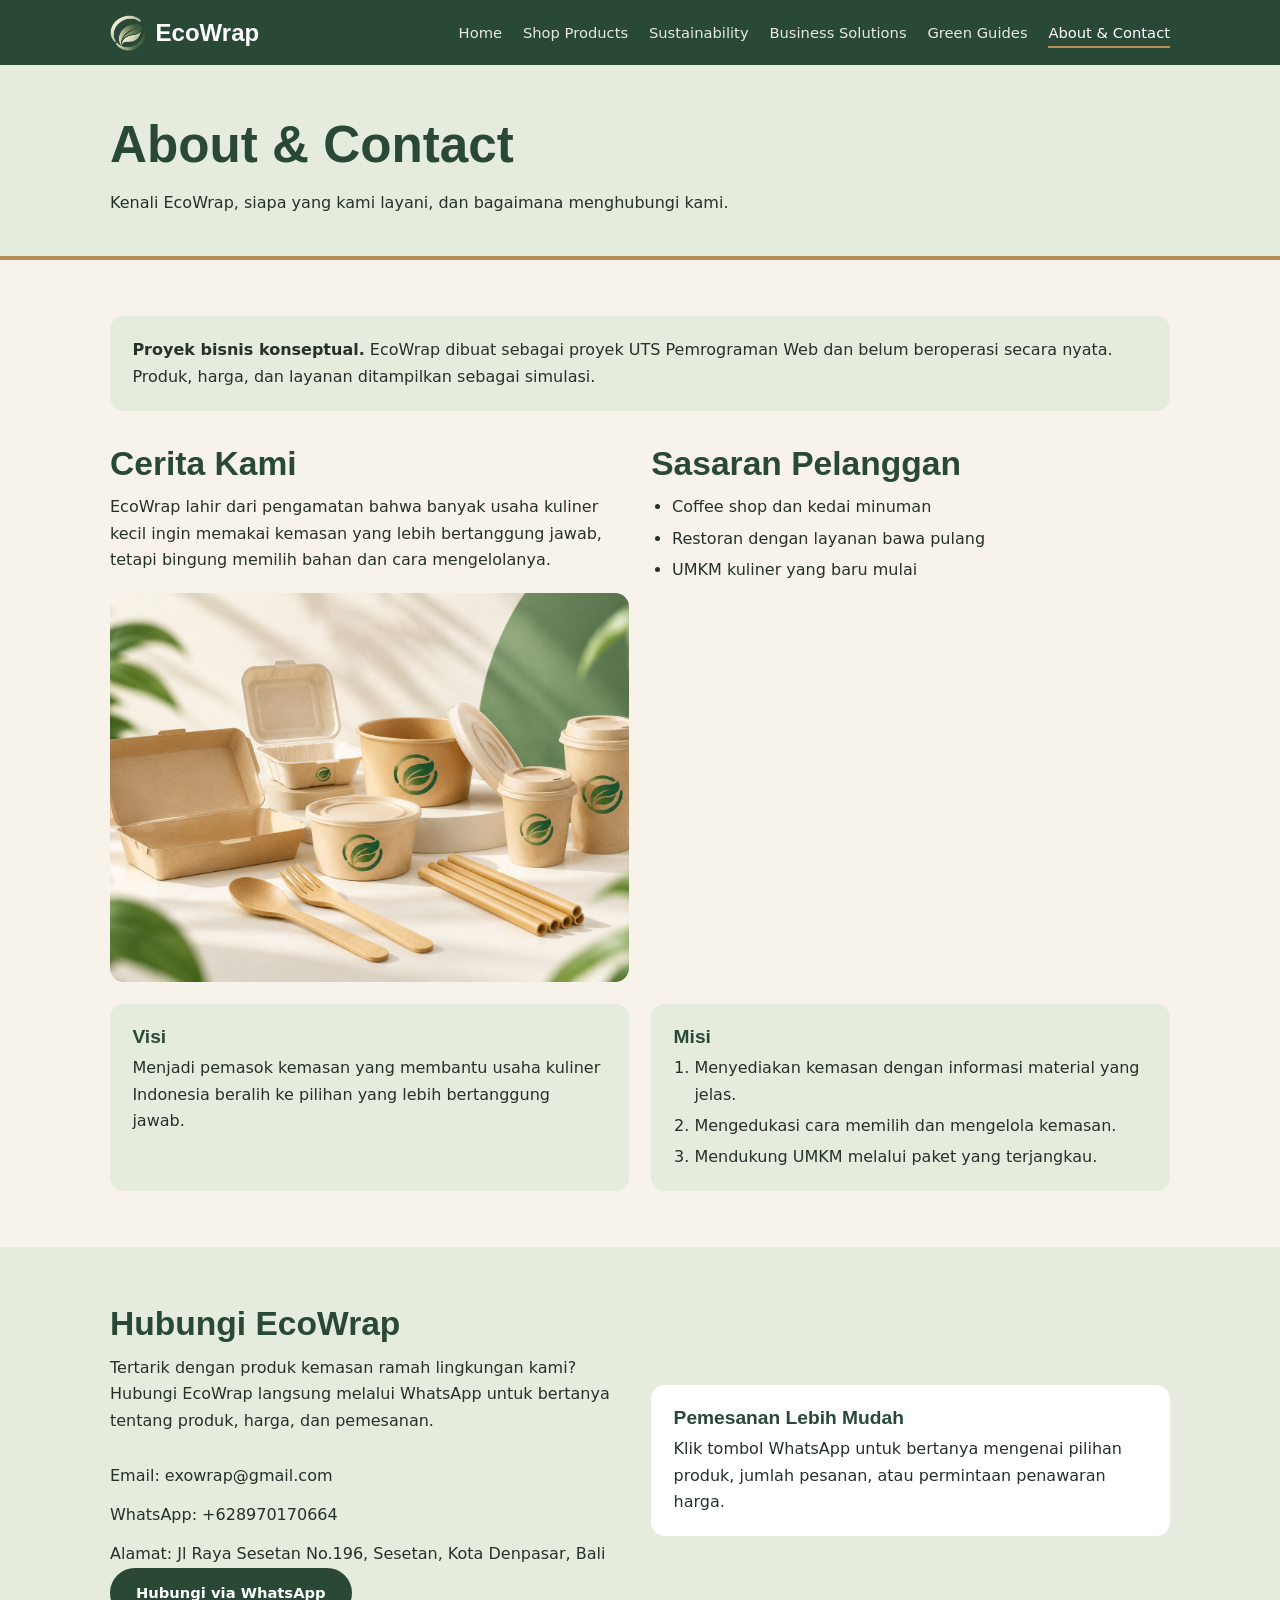
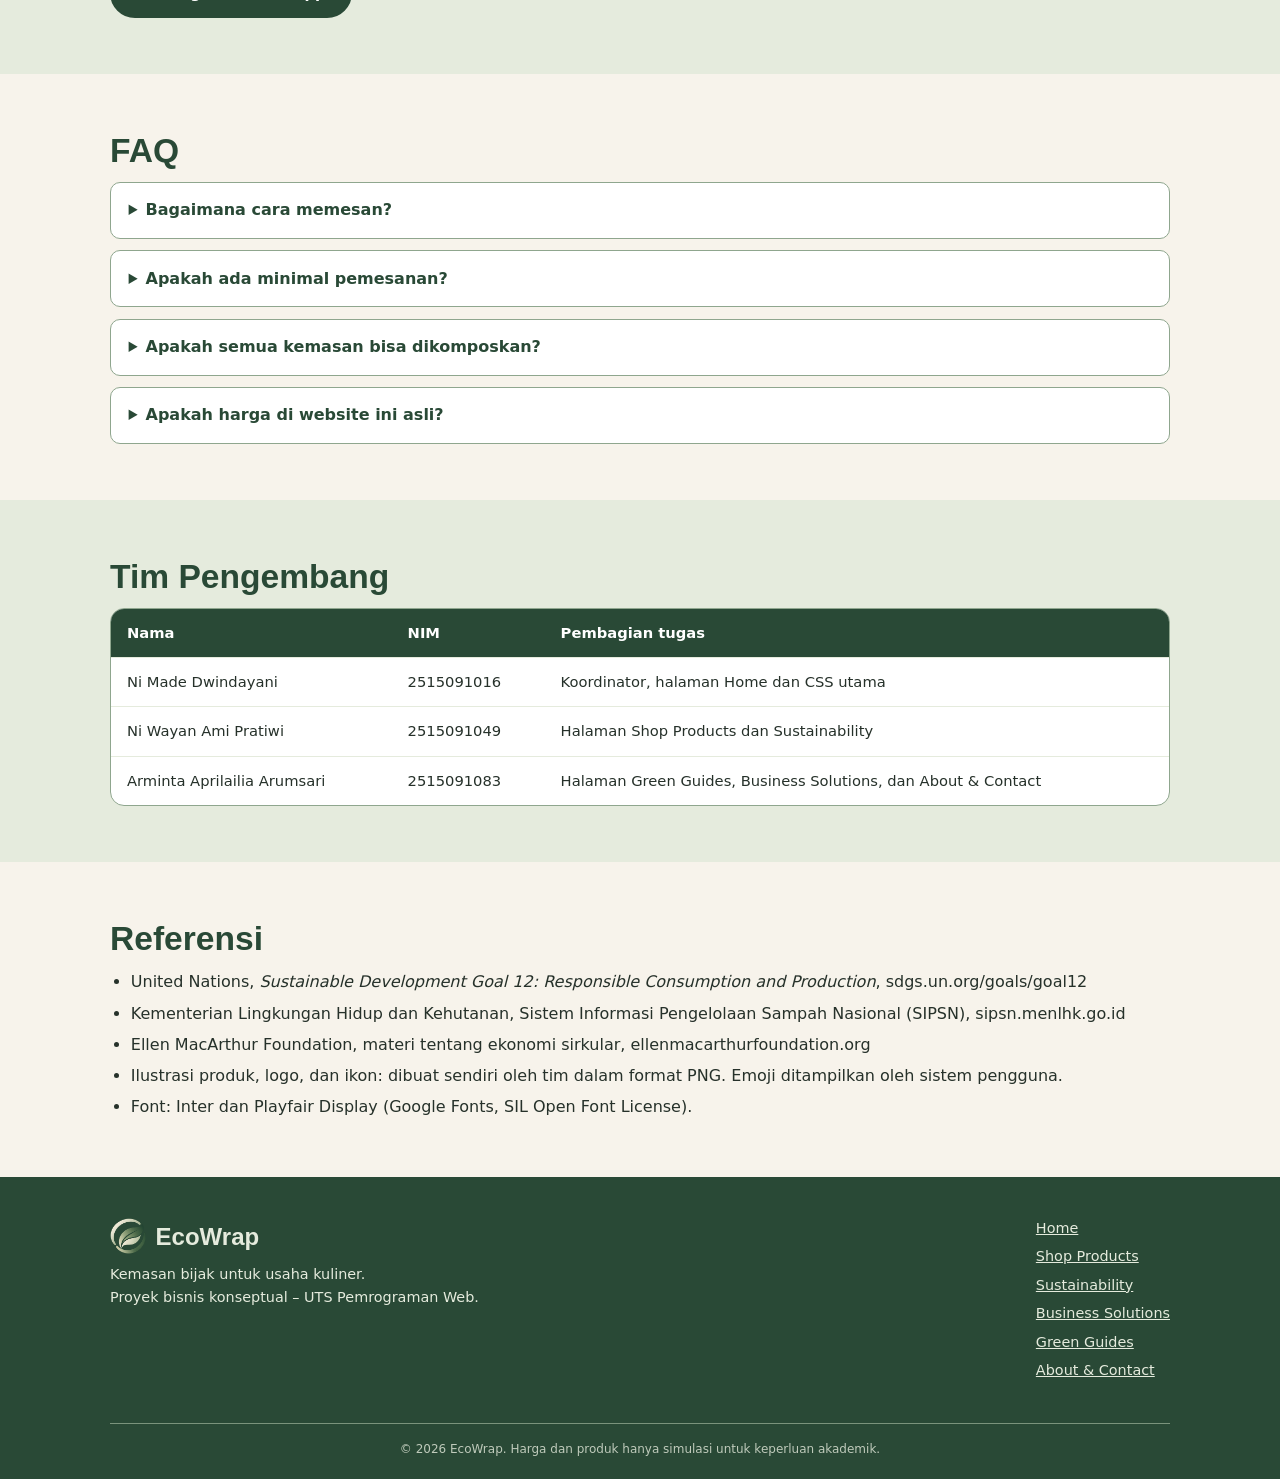
==== commit cd1276e4: "Update about.html" ====
--- a/about.html
+++ b/about.html
@@ -6,32 +6,61 @@
 <title>About &amp; Contact | EcoWrap</title>
 <meta name="description" content="Cerita, visi, formulir permintaan, FAQ, dan tim EcoWrap.">
 <link rel="icon" href="images/LOGO FIX.png" type="image/png">
-<link rel="preconnect" href="https://fonts.googleapis.com">
-<link rel="preconnect" href="https://fonts.gstatic.com" crossorigin>
-<link rel="stylesheet" href="https://fonts.googleapis.com/css2?family=Inter:wght@400;500;600&amp;family=Playfair+Display:wght@600;700&amp;display=swap">
 <link rel="stylesheet" href="css/style.css">
 </head>
 <body>
-<a class="skip" href="#konten">Lewati ke konten utama</a>
+
 <header class="site-header">
   <nav class="nav" aria-label="Navigasi utama">
     <a class="brand" href="index.html"><img src="images/LOGO FIX.png" alt="" width="36" height="36">EcoWrap</a>
-    <ul><li><a class="link" href="index.html">Home</a></li><li><a class="link" href="products.html">Shop Products</a></li><li><a class="link" href="sustainability.html">Sustainability</a></li><li><a class="link" href="business.html">Business Solutions</a></li><li><a class="link" href="guides.html">Green Guides</a></li><li><a class="link" href="about.html" aria-current="page">About &amp; Contact</a></li></ul>
+    <ul>
+      <li><a class="link" href="index.html">Home</a></li>
+      <li><a class="link" href="products.html">Shop Products</a></li>
+      <li><a class="link" href="sustainability.html">Sustainability</a></li>
+      <li><a class="link" href="business.html">Business Solutions</a></li>
+      <li><a class="link" href="guides.html">Green Guides</a></li>
+      <li><a class="link" href="about.html" aria-current="page">About &amp; Contact</a></li>
+    </ul>
   </nav>
 </header>
-<main id="konten">
-<section class="page-hero"><div class="wrap"><h1>About &amp; Contact</h1>
-<p>Kenali EcoWrap, siapa yang kami layani, dan bagaimana menghubungi kami.</p></div></section>
+
+<section class="page-hero">
+  <div class="wrap">
+    <h1>About &amp; Contact</h1>
+    <p>Kenali EcoWrap, siapa yang kami layani, dan bagaimana menghubungi kami.</p>
+  </div>
+</section>
 
 <section class="section"><div class="wrap">
   <div class="panel"><strong>Proyek bisnis konseptual.</strong> EcoWrap dibuat sebagai proyek UTS Pemrograman Web dan belum beroperasi secara nyata. Produk, harga, dan layanan ditampilkan sebagai simulasi.</div>
-  <div class="grid g2" style="margin-top:2rem">
-    <div><h2>Cerita Kami</h2><p>EcoWrap lahir dari pengamatan bahwa banyak usaha kuliner kecil ingin memakai kemasan yang lebih bertanggung jawab, tetapi bingung memilih bahan dan cara mengelolanya.</p><img src="images/HOMEPAGE.png" alt="Pilihan kemasan ramah lingkungan EcoWrap" style="width:100%;aspect-ratio:4/3;object-fit:cover;border-radius:14px;margin-top:1.2rem" loading="lazy"></div>
-    <div><h2>Sasaran Pelanggan</h2><ul><li>Coffee shop dan kedai minuman</li><li>Restoran dengan layanan bawa pulang</li><li>UMKM kuliner yang baru mulai</li></ul></div>
-    <div class="panel"><h3>Visi</h3><p>Menjadi pemasok kemasan yang membantu usaha kuliner Indonesia beralih ke pilihan yang lebih bertanggung jawab.</p></div>
-    <div class="panel"><h3>Misi</h3><ol><li>Menyediakan kemasan dengan informasi material yang jelas.</li><li>Mengedukasi cara memilih dan mengelola kemasan.</li><li>Mendukung UMKM melalui paket yang terjangkau.</li></ol></div>
+  <div class="grid g2" style="margin-top:32px">
+    <div>
+      <h2>Cerita Kami</h2>
+      <p>EcoWrap lahir dari pengamatan bahwa banyak usaha kuliner kecil ingin memakai kemasan yang lebih bertanggung jawab, tetapi bingung memilih bahan dan cara mengelolanya.</p>
+      <img src="images/HOMEPAGE.png" alt="Pilihan kemasan ramah lingkungan EcoWrap" style="width:100%;aspect-ratio:4/3;object-fit:cover;border-radius:14px;margin-top:1.2rem" loading="lazy">
+    </div>
+    <div>
+      <h2>Sasaran Pelanggan</h2>
+      <ul>
+        <li>Coffee shop dan kedai minuman</li>
+        <li>Restoran dengan layanan bawa pulang</li>
+        <li>UMKM kuliner yang baru mulai</li>
+      </ul>
+    </div>
+    <div class="panel">
+      <h3>Visi</h3>
+      <p>Menjadi pemasok kemasan yang membantu usaha kuliner Indonesia beralih ke pilihan yang lebih bertanggung jawab.</p>
+    </div>
+    <div class="panel">
+      <h3>Misi</h3>
+      <ol>
+        <li>Menyediakan kemasan dengan informasi material yang jelas.</li>
+        <li>Mengedukasi cara memilih dan mengelola kemasan.</li>
+        <li>Mendukung UMKM melalui paket yang terjangkau.</li></ol>
+    </div>
   </div>
-</div></section>
+</div>
+</section>
 
 <section class="section section-pale" id="kontak">
   <div class="wrap grid g2" style="align-items:center">
@@ -43,7 +72,7 @@
         tentang produk, harga, dan pemesanan.
       </p>
 
-      <p>Email: info@ecowrap.id</p>
+      <p>Email: exowrap@gmail.com</p>
       <p>WhatsApp: +628970170664</p>
       <p>Alamat: Jl Raya Sesetan No.196, Sesetan,
         Kota Denpasar, Bali</p>
@@ -69,8 +98,7 @@
 <section class="section">
   <div class="wrap">
     <h2>FAQ</h2>
-
-
+    
     <details>
       <summary>Bagaimana cara memesan?</summary>
       <p>
@@ -80,6 +108,7 @@
         harga, dan penawaran pemesanan.
       </p>
     </details>
+    
     <details>
       <summary>Apakah ada minimal pemesanan?</summary>
       <p>
@@ -114,9 +143,21 @@
   <div class="tabel"><table>
     <thead><tr><th>Nama</th><th>NIM</th><th>Pembagian tugas</th></tr></thead>
     <tbody>
-      <tr><td>Ni Made Dwindayani</td><td>2515091016</td><td>Koordinator, halaman Home dan CSS utama</td></tr>
-      <tr><td>Ni Wayan Ami Pratiwi</td><td>2515091049</td><td>Halaman Shop Products dan Sustainability</td></tr>
-      <tr><td>Arminta Aprilailia Arumsari</td><td>2515091083</td><td>Halaman Green Guides, Business Solutions, dan About &amp; Contact</td></tr>
+      <tr>
+        <td>Ni Made Dwindayani</td>
+        <td>2515091016</td>
+        <td>Koordinator, halaman Home dan CSS utama</td>
+      </tr>
+      <tr>
+        <td>Ni Wayan Ami Pratiwi</td>
+        <td>2515091049</td>
+        <td>Halaman Shop Products dan Sustainability</td>
+      </tr>
+      <tr>
+        <td>Arminta Aprilailia Arumsari</td>
+        <td>2515091083</td>
+        <td>Halaman Green Guides, Business Solutions, dan About &amp; Contact</td>
+      </tr>
     </tbody>
   </table></div>
 </div></section>
